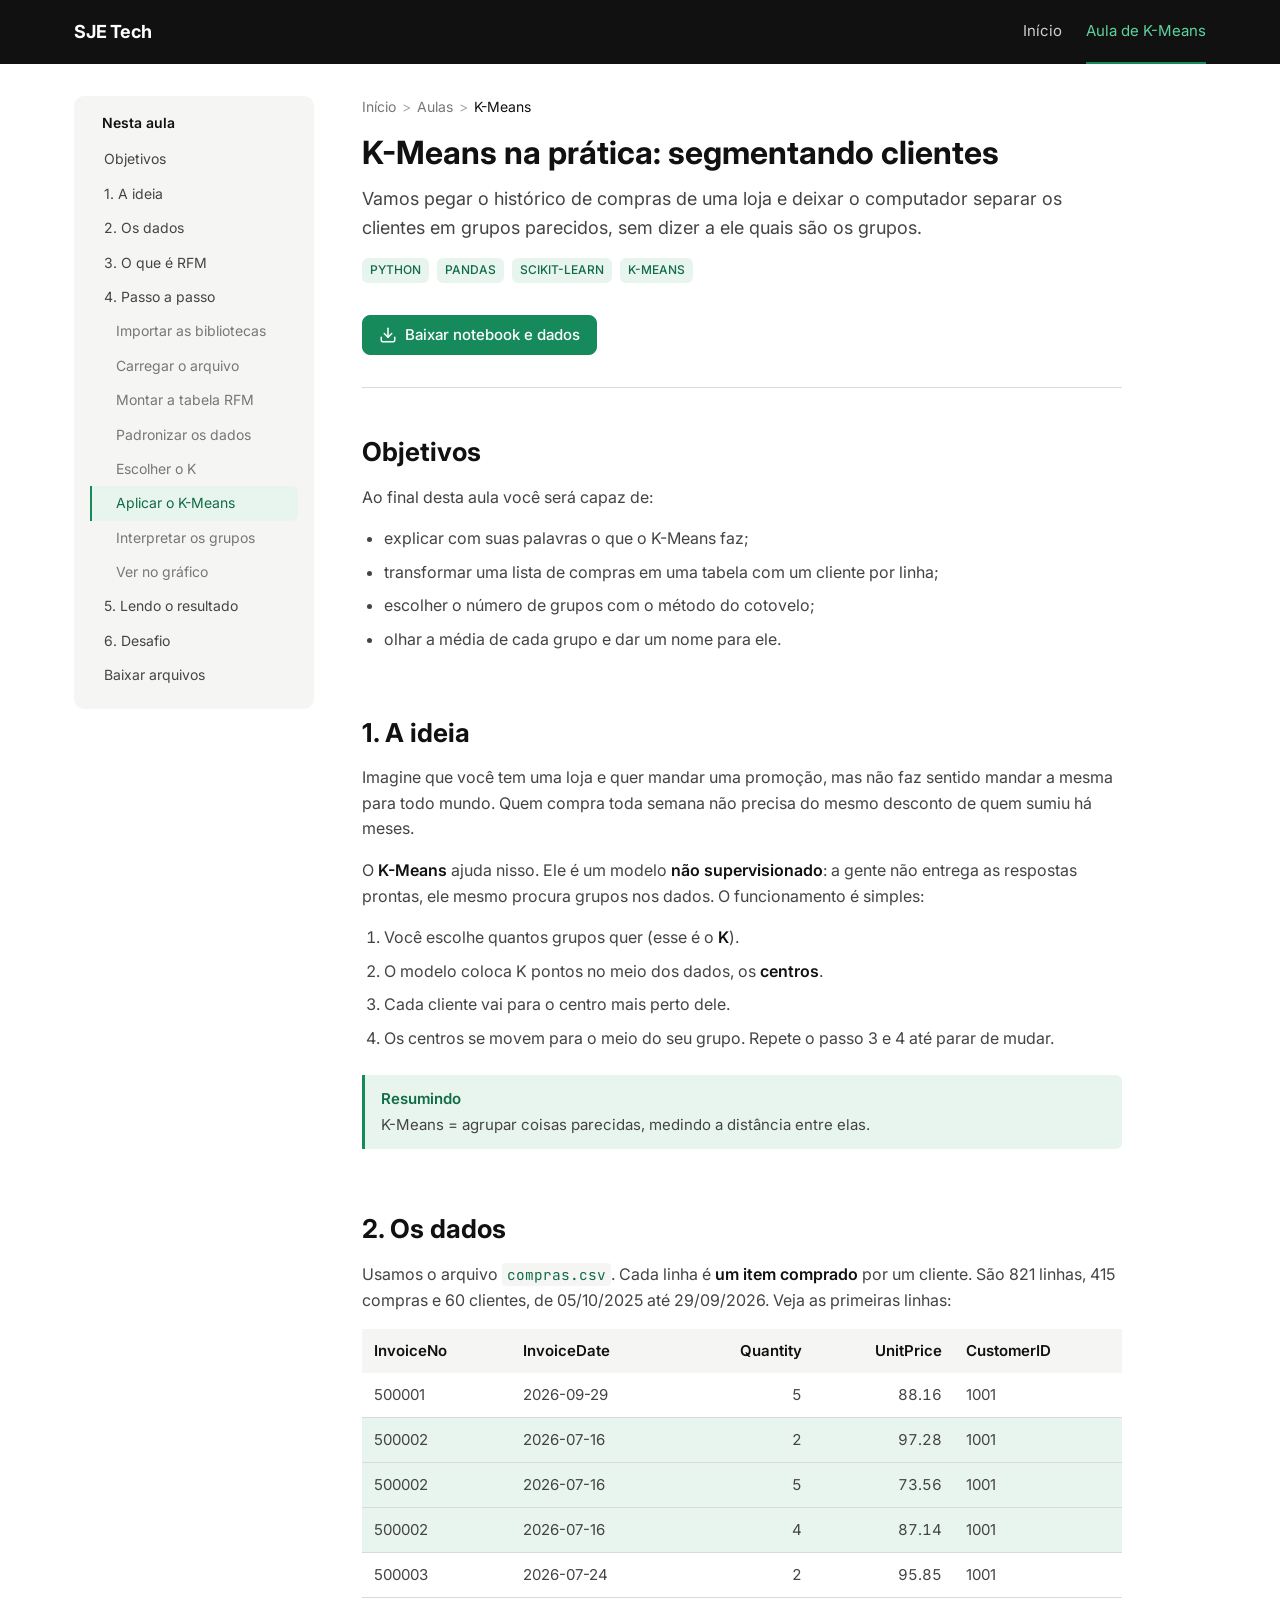
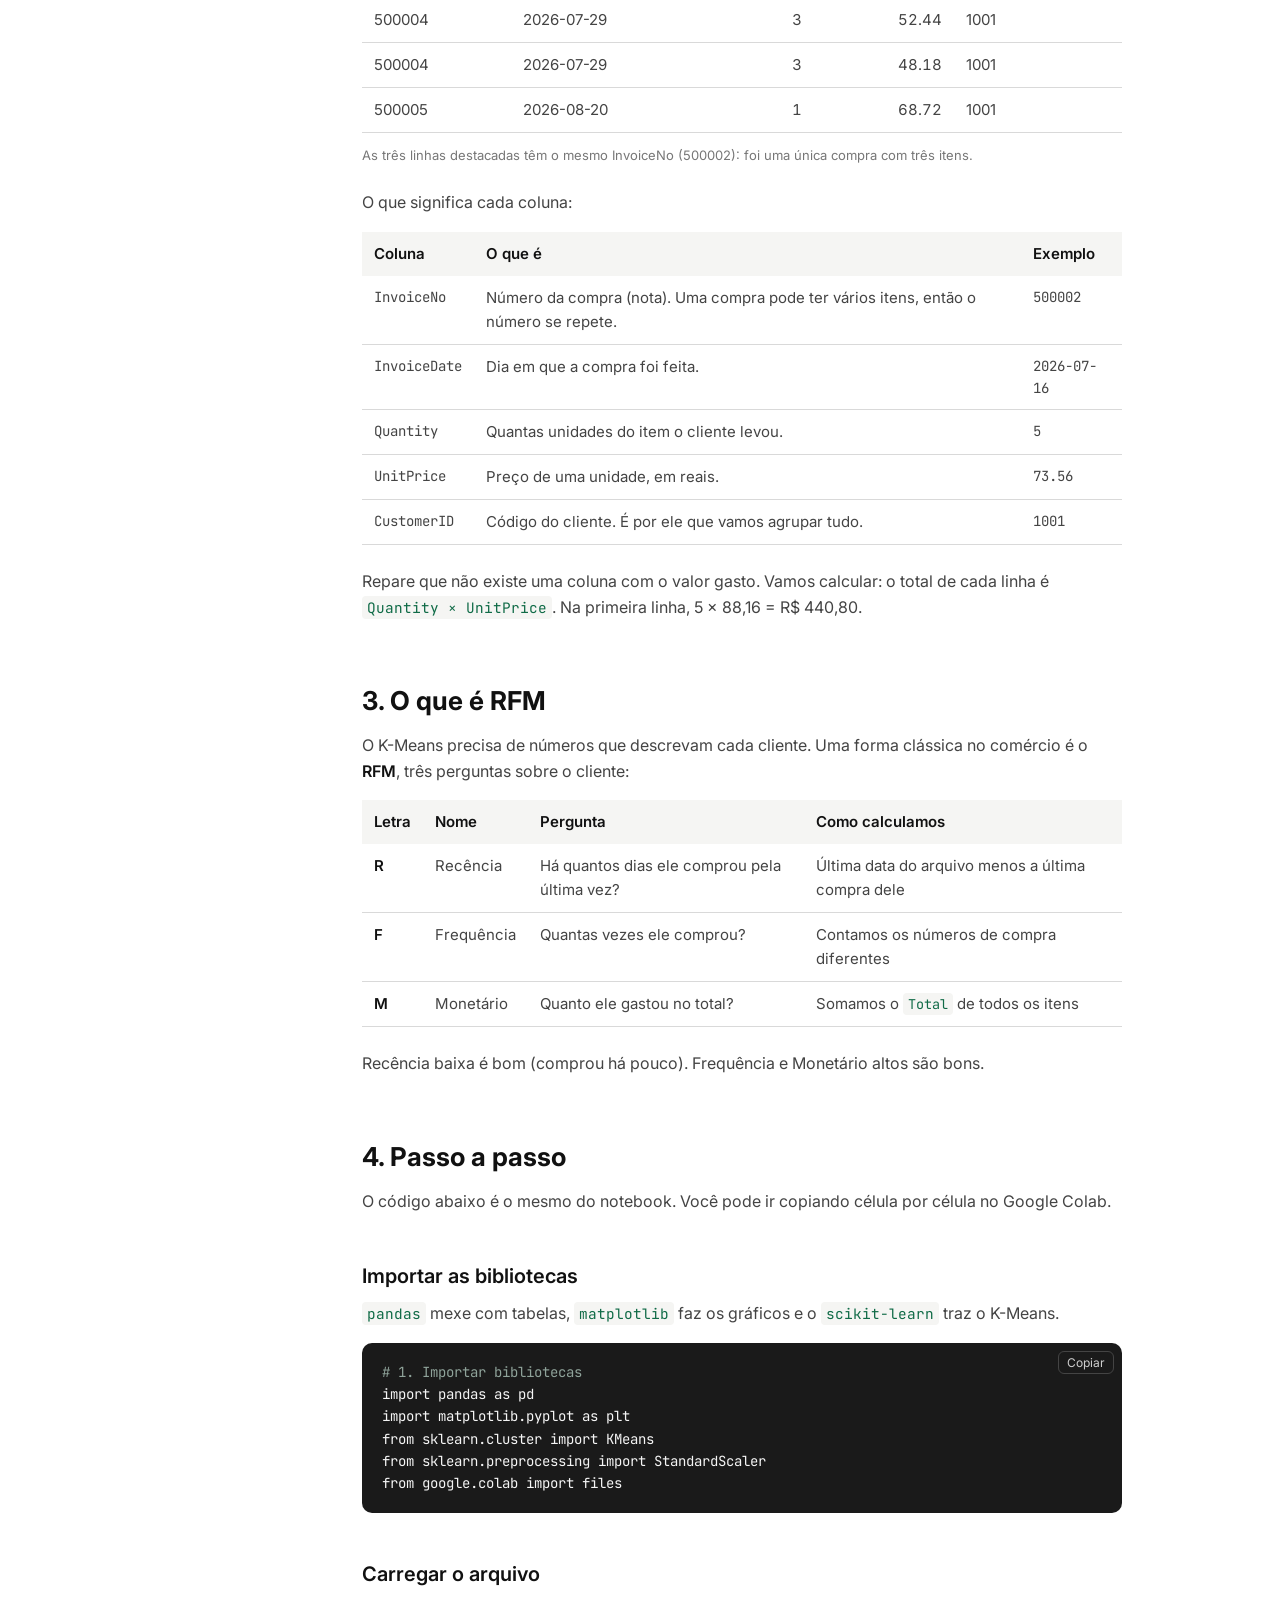
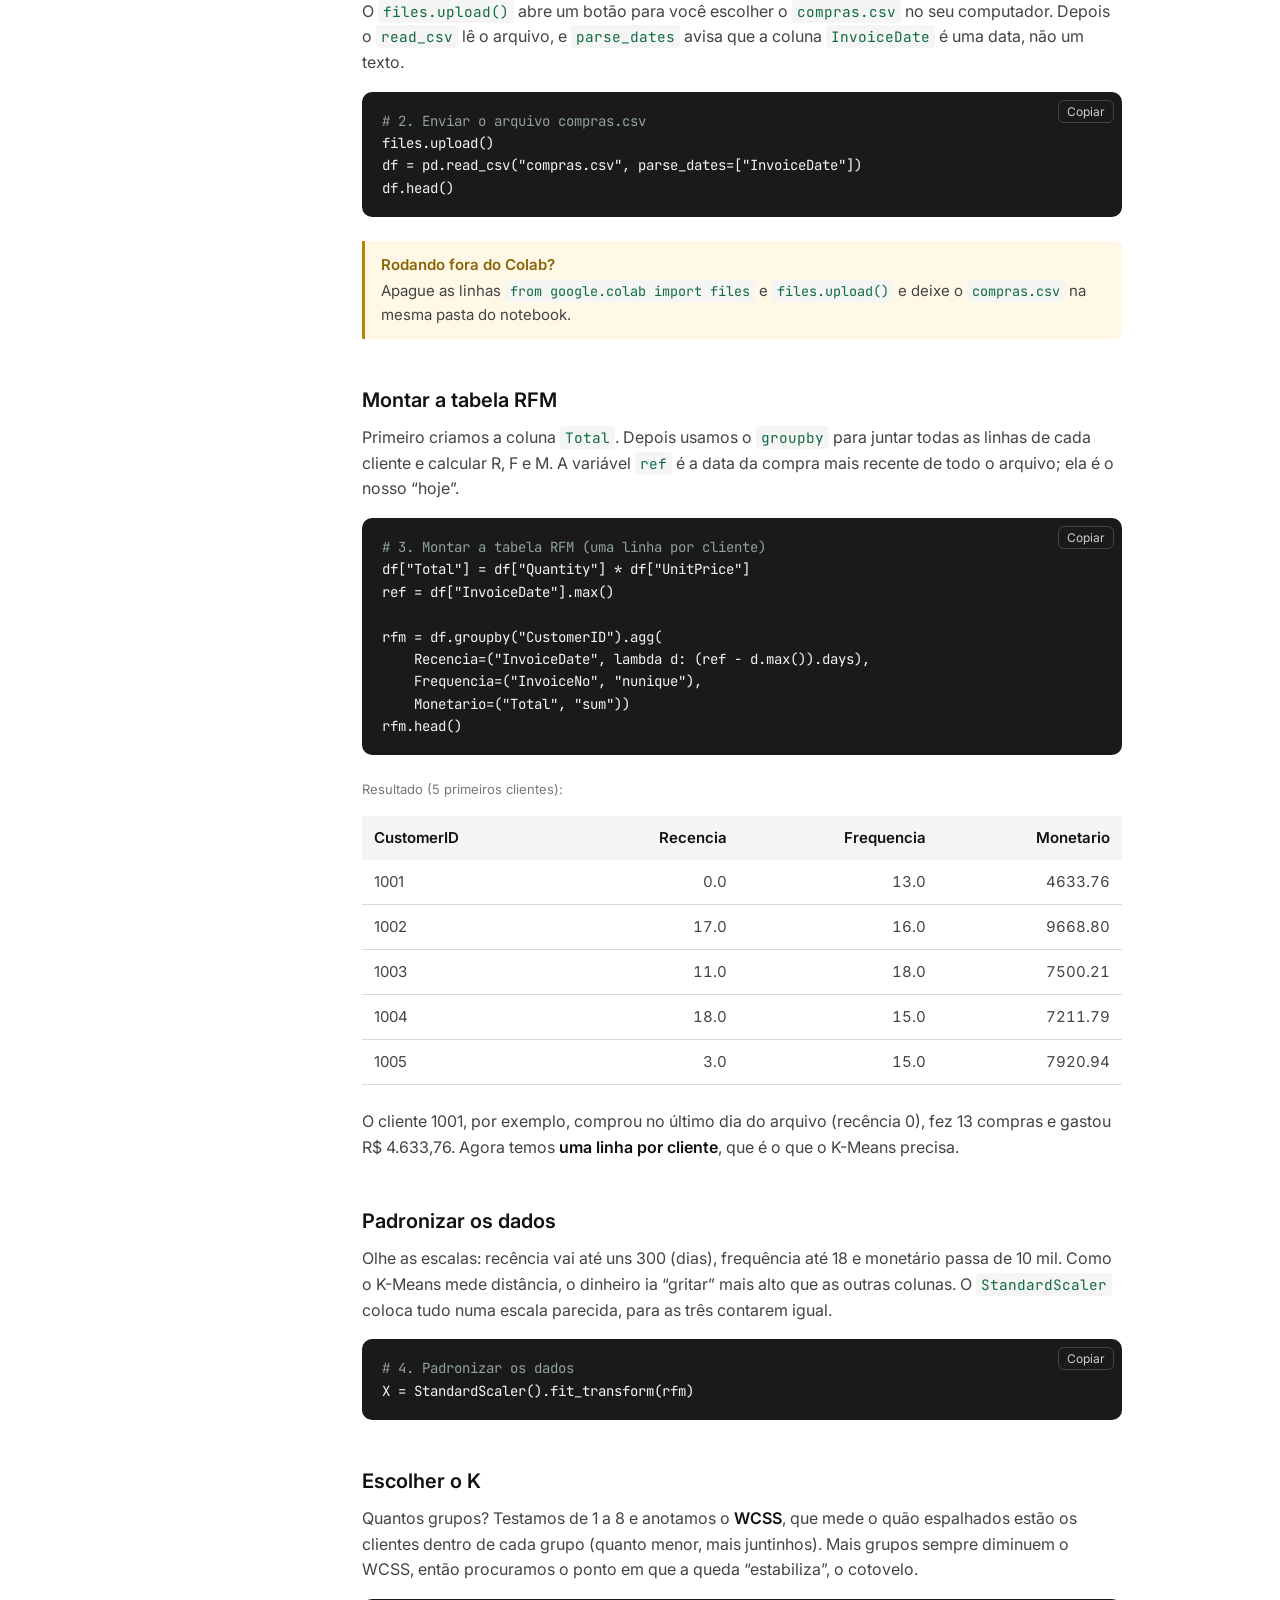
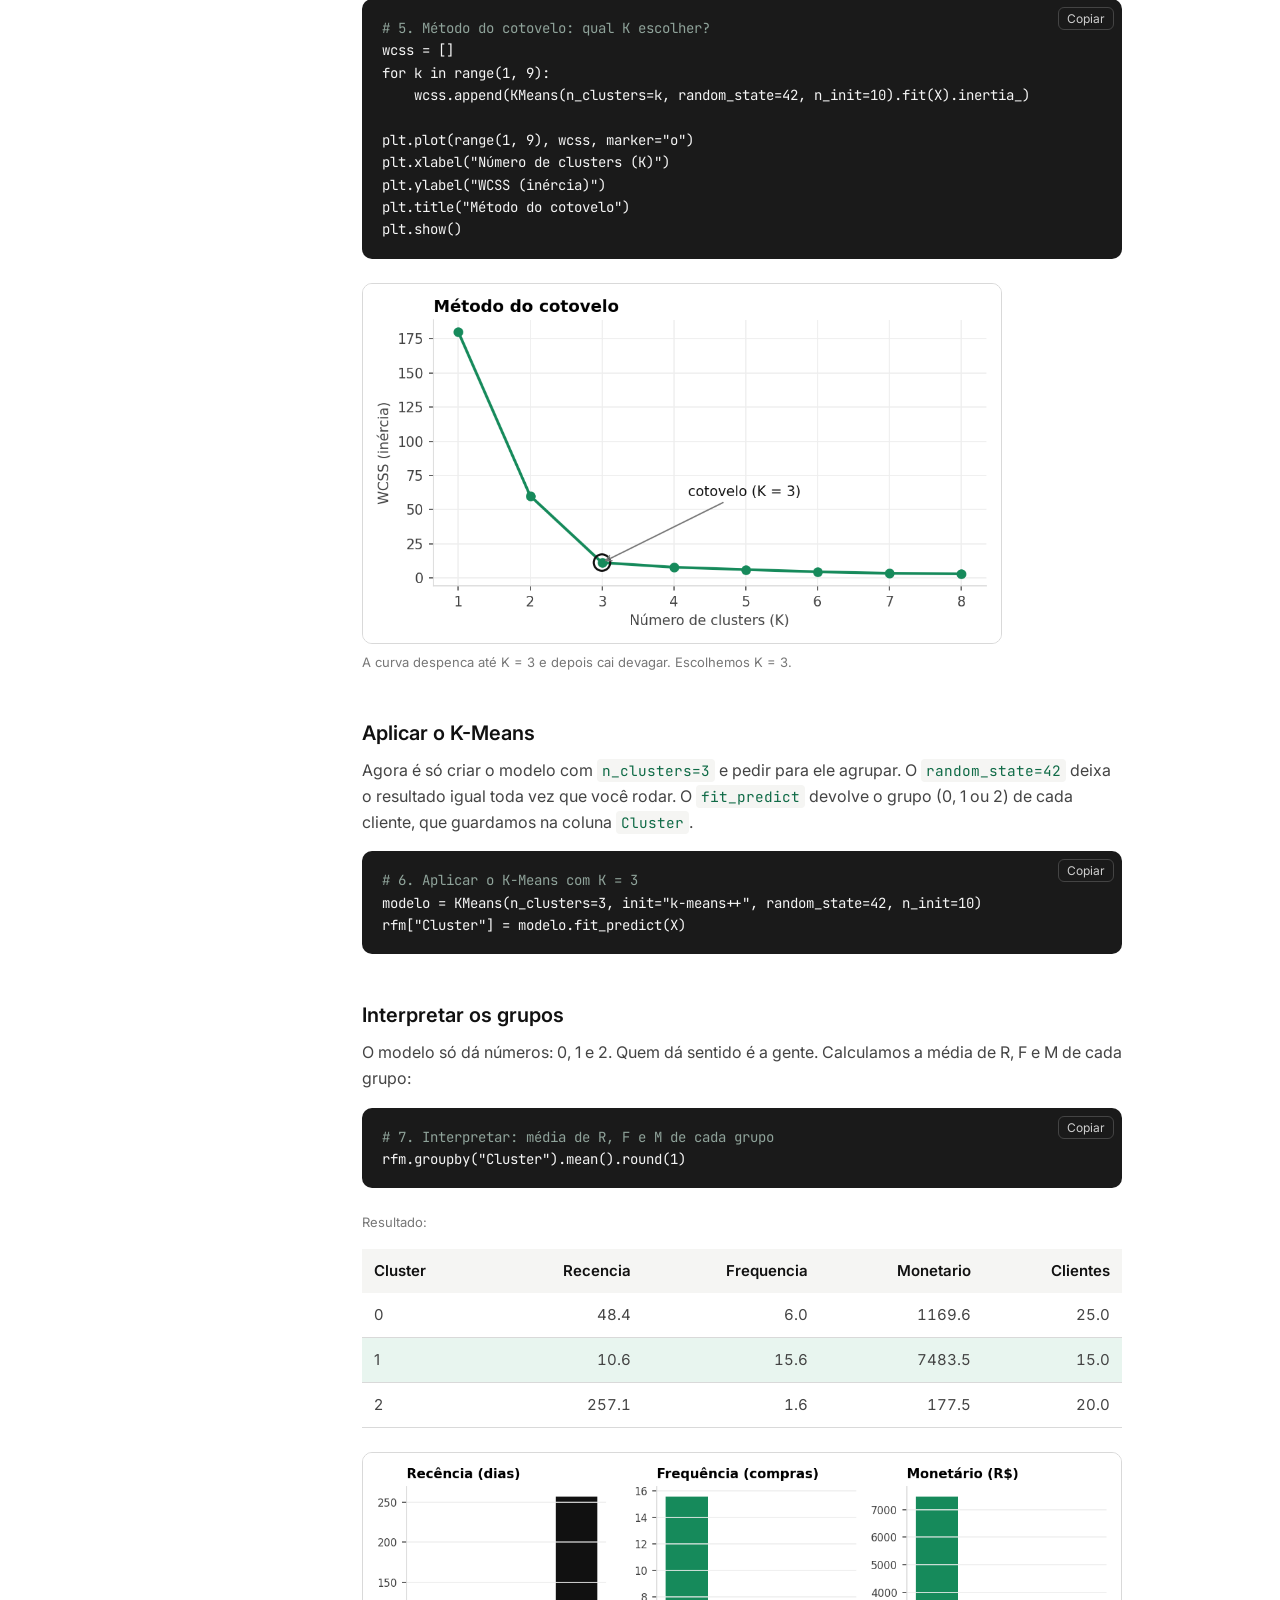
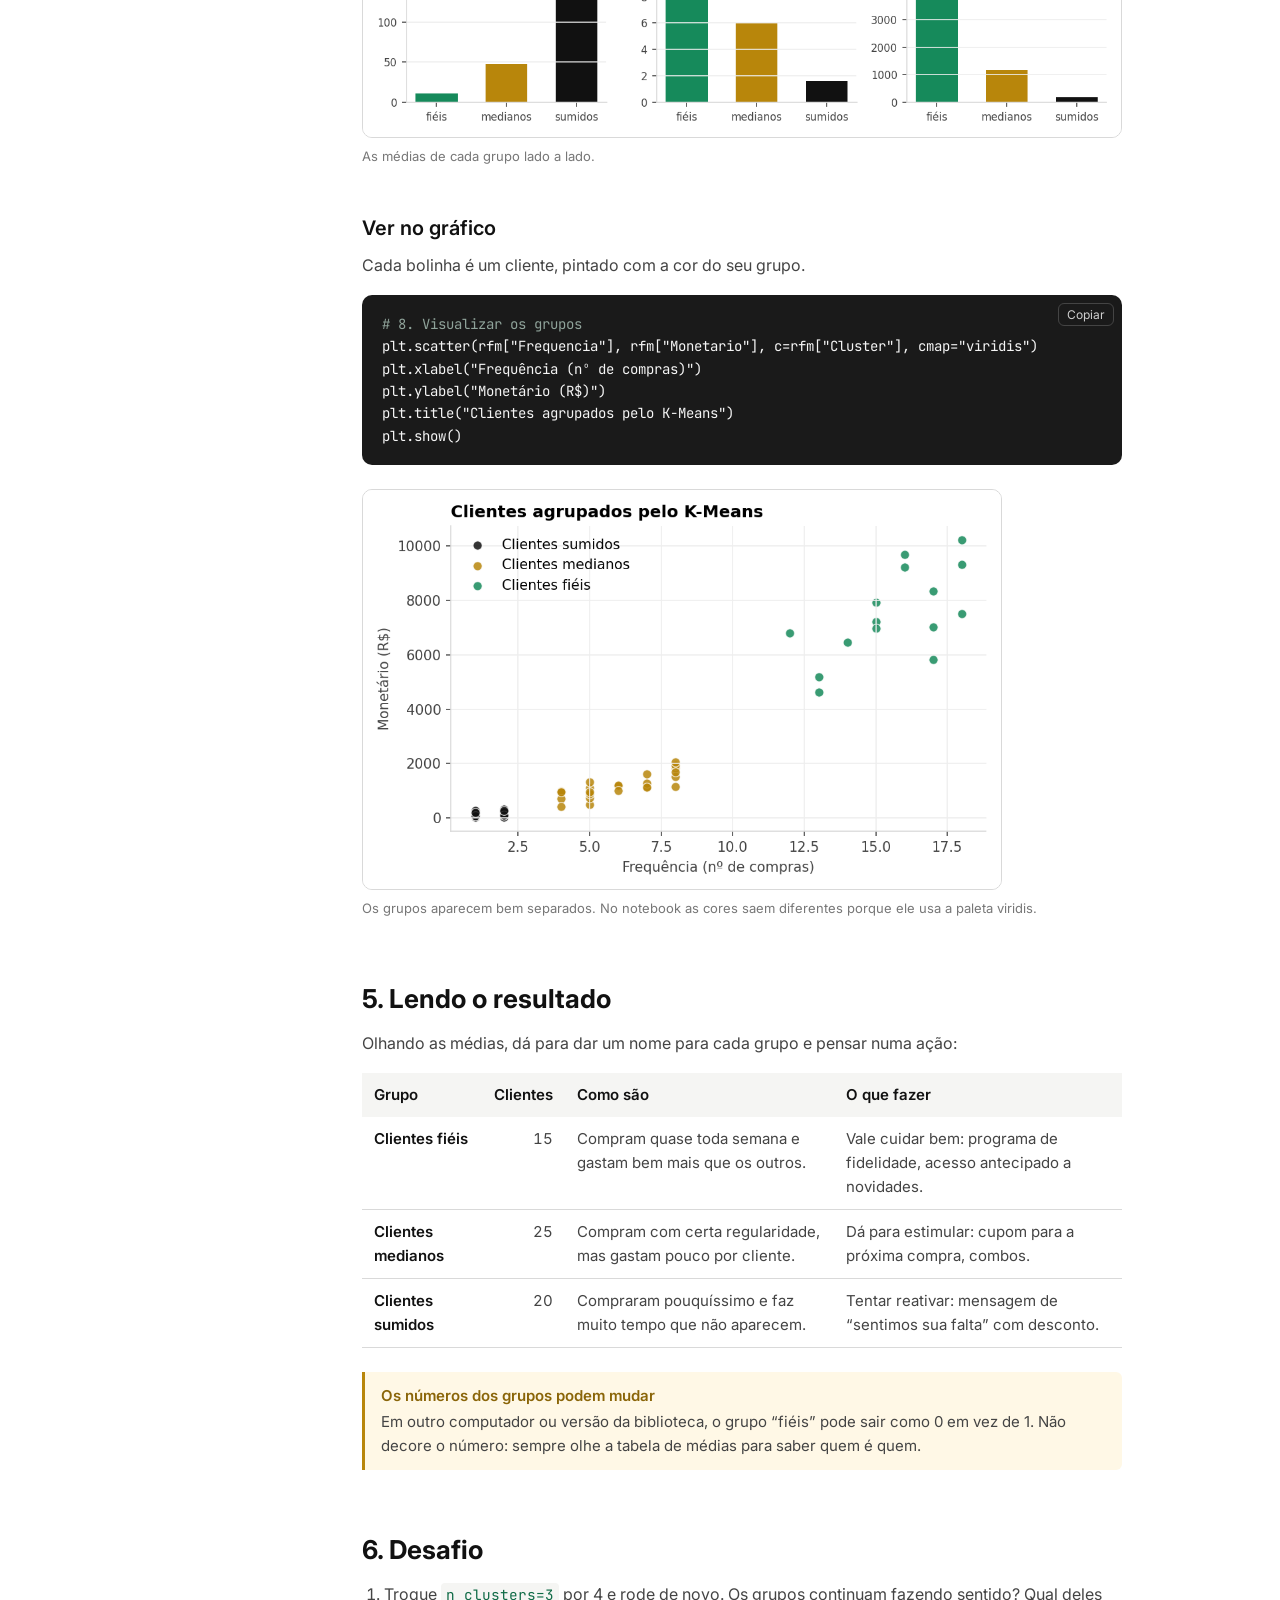
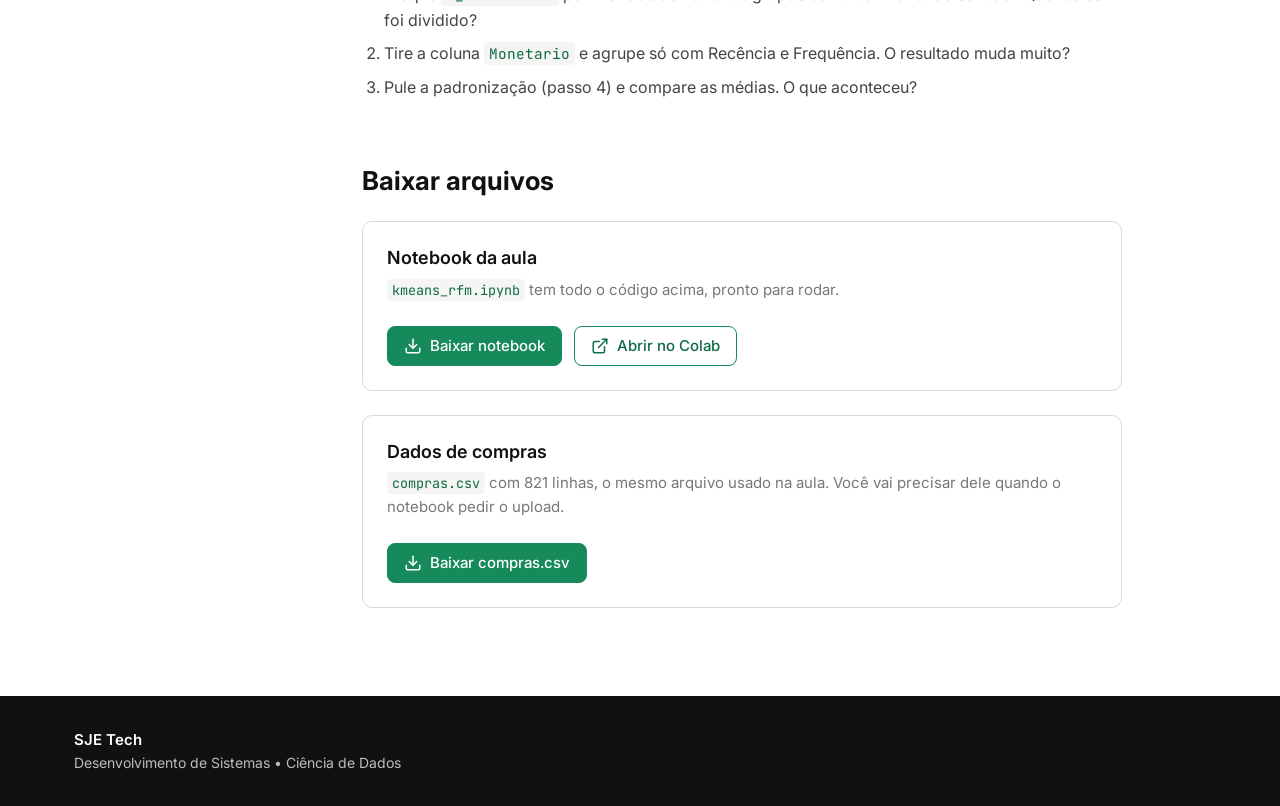
==== aulas/kmeans-rfm.html @ 977632fe "reset" ====
<!DOCTYPE html>
<html lang="pt-BR">
<head>
<meta charset="utf-8">
<meta name="viewport" content="width=device-width, initial-scale=1">
<title>K-Means na prática: segmentando clientes — SJE Tech</title>
<meta name="description" content="Aula de K-Means com código, explicações e arquivos para baixar.">
<link rel="preconnect" href="https://fonts.googleapis.com">
<link rel="preconnect" href="https://fonts.gstatic.com" crossorigin>
<link href="https://fonts.googleapis.com/css2?family=Inter:wght@400;500;600;700&family=JetBrains+Mono:wght@400&display=swap" rel="stylesheet">
<link rel="stylesheet" href="../css/style.css">
</head>
<body>
<header class="site-header">
  <div class="container">
    <a class="brand" href="../index.html">SJE Tech</a>
    <nav class="site-nav" aria-label="Principal">
      <a href="../index.html">Início</a>
      <a href="../aulas/kmeans-rfm.html" aria-current="page">Aula de K-Means</a>
    </nav>
  </div>
</header>

<main class="container">
<div class="lesson-layout">

<aside class="sidebar" aria-label="Nesta aula">
  <p class="title">Nesta aula</p>
  <ul>
    <li><a href="#objetivos">Objetivos</a></li>
    <li><a href="#ideia">1. A ideia</a></li>
    <li><a href="#dados">2. Os dados</a></li>
    <li><a href="#rfm-conceito">3. O que é RFM</a></li>
    <li><a href="#codigo">4. Passo a passo</a></li>
    <li><a class="sub" href="#importar">Importar as bibliotecas</a></li><li><a class="sub" href="#carregar">Carregar o arquivo</a></li><li><a class="sub" href="#rfm">Montar a tabela RFM</a></li><li><a class="sub" href="#padronizar">Padronizar os dados</a></li><li><a class="sub" href="#cotovelo">Escolher o K</a></li><li><a class="sub" href="#aplicar">Aplicar o K-Means</a></li><li><a class="sub" href="#interpretar">Interpretar os grupos</a></li><li><a class="sub" href="#visualizar">Ver no gráfico</a></li>
    <li><a href="#resultado">5. Lendo o resultado</a></li>
    <li><a href="#desafio">6. Desafio</a></li>
    <li><a href="#baixar">Baixar arquivos</a></li>
  </ul>
</aside>
<article class="lesson">

<nav class="breadcrumb" aria-label="Você está em">
  <a href="../index.html">Início</a><span class="sep">&gt;</span><a href="../index.html">Aulas</a><span class="sep">&gt;</span><span class="current">K-Means</span>
</nav>

<h1>K-Means na prática: segmentando clientes</h1>
<p class="lead">Vamos pegar o histórico de compras de uma loja e deixar o computador separar os clientes em grupos parecidos, sem dizer a ele quais são os grupos.</p>
<ul class="tags"><li class="tag">PYTHON</li><li class="tag">PANDAS</li><li class="tag">SCIKIT-LEARN</li><li class="tag">K-MEANS</li></ul>
<div class="btn-row">
  <a class="btn btn-primary" href="#baixar"><svg viewBox="0 0 24 24" fill="none" stroke="currentColor" stroke-width="2" stroke-linecap="round" stroke-linejoin="round" aria-hidden="true"><path d="M21 15v4a2 2 0 0 1-2 2H5a2 2 0 0 1-2-2v-4"/><polyline points="7 10 12 15 17 10"/><line x1="12" y1="15" x2="12" y2="3"/></svg>Baixar notebook e dados</a>
</div>

<hr class="divider">

<h2 id="objetivos">Objetivos</h2>
<p>Ao final desta aula você será capaz de:</p>
<ul>
  <li>explicar com suas palavras o que o K-Means faz;</li>
  <li>transformar uma lista de compras em uma tabela com um cliente por linha;</li>
  <li>escolher o número de grupos com o método do cotovelo;</li>
  <li>olhar a média de cada grupo e dar um nome para ele.</li>
</ul>

<h2 id="ideia">1. A ideia</h2>
<p>Imagine que você tem uma loja e quer mandar uma promoção, mas não faz sentido mandar a mesma para todo mundo. Quem compra toda semana não precisa do mesmo desconto de quem sumiu há meses.</p>
<p>O <strong>K-Means</strong> ajuda nisso. Ele é um modelo <strong>não supervisionado</strong>: a gente não entrega as respostas prontas, ele mesmo procura grupos nos dados. O funcionamento é simples:</p>
<ol>
  <li>Você escolhe quantos grupos quer (esse é o <strong>K</strong>).</li>
  <li>O modelo coloca K pontos no meio dos dados, os <strong>centros</strong>.</li>
  <li>Cada cliente vai para o centro mais perto dele.</li>
  <li>Os centros se movem para o meio do seu grupo. Repete o passo 3 e 4 até parar de mudar.</li>
</ol>
<div class="note">
  <span class="label">Resumindo</span>
  <p>K-Means = agrupar coisas parecidas, medindo a distância entre elas.</p>
</div>

<h2 id="dados">2. Os dados</h2>
<p>Usamos o arquivo <code>compras.csv</code>. Cada linha é <strong>um item comprado</strong> por um cliente. São 821 linhas, 415 compras e 60 clientes, de 05/10/2025 até 29/09/2026. Veja as primeiras linhas:</p>
<div class="table-wrap"><table><thead><tr><th class="">InvoiceNo</th><th class="">InvoiceDate</th><th class="num">Quantity</th><th class="num">UnitPrice</th><th class="">CustomerID</th></tr></thead><tbody><tr><td class="">500001</td><td class="">2026-09-29</td><td class="num">5</td><td class="num">88.16</td><td class="">1001</td></tr><tr class="hl"><td class="">500002</td><td class="">2026-07-16</td><td class="num">2</td><td class="num">97.28</td><td class="">1001</td></tr><tr class="hl"><td class="">500002</td><td class="">2026-07-16</td><td class="num">5</td><td class="num">73.56</td><td class="">1001</td></tr><tr class="hl"><td class="">500002</td><td class="">2026-07-16</td><td class="num">4</td><td class="num">87.14</td><td class="">1001</td></tr><tr><td class="">500003</td><td class="">2026-07-24</td><td class="num">2</td><td class="num">95.85</td><td class="">1001</td></tr><tr><td class="">500004</td><td class="">2026-07-29</td><td class="num">3</td><td class="num">52.44</td><td class="">1001</td></tr><tr><td class="">500004</td><td class="">2026-07-29</td><td class="num">3</td><td class="num">48.18</td><td class="">1001</td></tr><tr><td class="">500005</td><td class="">2026-08-20</td><td class="num">1</td><td class="num">68.72</td><td class="">1001</td></tr></tbody></table></div>
<p class="caption">As três linhas destacadas têm o mesmo InvoiceNo (500002): foi uma única compra com três itens.</p>

<p>O que significa cada coluna:</p>

<div class="table-wrap"><table>
<thead><tr><th>Coluna</th><th>O que é</th><th>Exemplo</th></tr></thead>
<tbody>
<tr><td class="mono-cell">InvoiceNo</td><td>Número da compra (nota). Uma compra pode ter vários itens, então o número se repete.</td><td class="mono-cell">500002</td></tr>
<tr><td class="mono-cell">InvoiceDate</td><td>Dia em que a compra foi feita.</td><td class="mono-cell">2026-07-16</td></tr>
<tr><td class="mono-cell">Quantity</td><td>Quantas unidades do item o cliente levou.</td><td class="mono-cell">5</td></tr>
<tr><td class="mono-cell">UnitPrice</td><td>Preço de uma unidade, em reais.</td><td class="mono-cell">73.56</td></tr>
<tr><td class="mono-cell">CustomerID</td><td>Código do cliente. É por ele que vamos agrupar tudo.</td><td class="mono-cell">1001</td></tr>
</tbody></table></div>

<p>Repare que não existe uma coluna com o valor gasto. Vamos calcular: o total de cada linha é <code>Quantity × UnitPrice</code>. Na primeira linha, 5 × 88,16 = R$ 440,80.</p>

<h2 id="rfm-conceito">3. O que é RFM</h2>
<p>O K-Means precisa de números que descrevam cada cliente. Uma forma clássica no comércio é o <strong>RFM</strong>, três perguntas sobre o cliente:</p>
<div class="table-wrap"><table>
<thead><tr><th>Letra</th><th>Nome</th><th>Pergunta</th><th>Como calculamos</th></tr></thead>
<tbody>
<tr><td><strong>R</strong></td><td>Recência</td><td>Há quantos dias ele comprou pela última vez?</td><td>Última data do arquivo menos a última compra dele</td></tr>
<tr><td><strong>F</strong></td><td>Frequência</td><td>Quantas vezes ele comprou?</td><td>Contamos os números de compra diferentes</td></tr>
<tr><td><strong>M</strong></td><td>Monetário</td><td>Quanto ele gastou no total?</td><td>Somamos o <code>Total</code> de todos os itens</td></tr>
</tbody></table></div>
<p>Recência baixa é bom (comprou há pouco). Frequência e Monetário altos são bons.</p>

<h2 id="codigo">4. Passo a passo</h2>
<p>O código abaixo é o mesmo do notebook. Você pode ir copiando célula por célula no Google Colab.</p>

<h3 id="importar">Importar as bibliotecas</h3>
<p><code>pandas</code> mexe com tabelas, <code>matplotlib</code> faz os gráficos e o <code>scikit-learn</code> traz o K-Means.</p>
<pre><code><span class="c"># 1. Importar bibliotecas</span>
import pandas as pd
import matplotlib.pyplot as plt
from sklearn.cluster import KMeans
from sklearn.preprocessing import StandardScaler
from google.colab import files</code></pre>

<h3 id="carregar">Carregar o arquivo</h3>
<p>O <code>files.upload()</code> abre um botão para você escolher o <code>compras.csv</code> no seu computador. Depois o <code>read_csv</code> lê o arquivo, e <code>parse_dates</code> avisa que a coluna <code>InvoiceDate</code> é uma data, não um texto.</p>
<pre><code><span class="c"># 2. Enviar o arquivo compras.csv</span>
files.upload()
df = pd.read_csv(&quot;compras.csv&quot;, parse_dates=[&quot;InvoiceDate&quot;])
df.head()</code></pre>
<div class="note warn">
  <span class="label">Rodando fora do Colab?</span>
  <p>Apague as linhas <code>from google.colab import files</code> e <code>files.upload()</code> e deixe o <code>compras.csv</code> na mesma pasta do notebook.</p>
</div>

<h3 id="rfm">Montar a tabela RFM</h3>
<p>Primeiro criamos a coluna <code>Total</code>. Depois usamos o <code>groupby</code> para juntar todas as linhas de cada cliente e calcular R, F e M. A variável <code>ref</code> é a data da compra mais recente de todo o arquivo; ela é o nosso “hoje”.</p>
<pre><code><span class="c"># 3. Montar a tabela RFM (uma linha por cliente)</span>
df[&quot;Total&quot;] = df[&quot;Quantity&quot;] * df[&quot;UnitPrice&quot;]
ref = df[&quot;InvoiceDate&quot;].max()

rfm = df.groupby(&quot;CustomerID&quot;).agg(
    Recencia=(&quot;InvoiceDate&quot;, lambda d: (ref - d.max()).days),
    Frequencia=(&quot;InvoiceNo&quot;, &quot;nunique&quot;),
    Monetario=(&quot;Total&quot;, &quot;sum&quot;))
rfm.head()</code></pre>
<p class="output-label">Resultado (5 primeiros clientes):</p>
<div class="table-wrap"><table><thead><tr><th class="">CustomerID</th><th class="num">Recencia</th><th class="num">Frequencia</th><th class="num">Monetario</th></tr></thead><tbody><tr><td class="">1001</td><td class="num">0.0</td><td class="num">13.0</td><td class="num">4633.76</td></tr><tr><td class="">1002</td><td class="num">17.0</td><td class="num">16.0</td><td class="num">9668.80</td></tr><tr><td class="">1003</td><td class="num">11.0</td><td class="num">18.0</td><td class="num">7500.21</td></tr><tr><td class="">1004</td><td class="num">18.0</td><td class="num">15.0</td><td class="num">7211.79</td></tr><tr><td class="">1005</td><td class="num">3.0</td><td class="num">15.0</td><td class="num">7920.94</td></tr></tbody></table></div>
<p>O cliente 1001, por exemplo, comprou no último dia do arquivo (recência 0), fez 13 compras e gastou R$ 4.633,76. Agora temos <strong>uma linha por cliente</strong>, que é o que o K-Means precisa.</p>

<h3 id="padronizar">Padronizar os dados</h3>
<p>Olhe as escalas: recência vai até uns 300 (dias), frequência até 18 e monetário passa de 10 mil. Como o K-Means mede distância, o dinheiro ia “gritar” mais alto que as outras colunas. O <code>StandardScaler</code> coloca tudo numa escala parecida, para as três contarem igual.</p>
<pre><code><span class="c"># 4. Padronizar os dados</span>
X = StandardScaler().fit_transform(rfm)</code></pre>

<h3 id="cotovelo">Escolher o K</h3>
<p>Quantos grupos? Testamos de 1 a 8 e anotamos o <strong>WCSS</strong>, que mede o quão espalhados estão os clientes dentro de cada grupo (quanto menor, mais juntinhos). Mais grupos sempre diminuem o WCSS, então procuramos o ponto em que a queda “estabiliza”, o cotovelo.</p>
<pre><code><span class="c"># 5. Método do cotovelo: qual K escolher?</span>
wcss = []
for k in range(1, 9):
    wcss.append(KMeans(n_clusters=k, random_state=42, n_init=10).fit(X).inertia_)

plt.plot(range(1, 9), wcss, marker=&quot;o&quot;)
plt.xlabel(&quot;Número de clusters (K)&quot;)
plt.ylabel(&quot;WCSS (inércia)&quot;)
plt.title(&quot;Método do cotovelo&quot;)
plt.show()</code></pre>
<figure>
  <img src="../assets/img/cotovelo.png" alt="Gráfico do método do cotovelo: a curva cai rápido até K = 3 e depois quase estabiliza" width="640" height="360" loading="lazy">
  <figcaption>A curva despenca até K = 3 e depois cai devagar. Escolhemos K = 3.</figcaption>
</figure>

<h3 id="aplicar">Aplicar o K-Means</h3>
<p>Agora é só criar o modelo com <code>n_clusters=3</code> e pedir para ele agrupar. O <code>random_state=42</code> deixa o resultado igual toda vez que você rodar. O <code>fit_predict</code> devolve o grupo (0, 1 ou 2) de cada cliente, que guardamos na coluna <code>Cluster</code>.</p>
<pre><code><span class="c"># 6. Aplicar o K-Means com K = 3</span>
modelo = KMeans(n_clusters=3, init=&quot;k-means++&quot;, random_state=42, n_init=10)
rfm[&quot;Cluster&quot;] = modelo.fit_predict(X)</code></pre>

<h3 id="interpretar">Interpretar os grupos</h3>
<p>O modelo só dá números: 0, 1 e 2. Quem dá sentido é a gente. Calculamos a média de R, F e M de cada grupo:</p>
<pre><code><span class="c"># 7. Interpretar: média de R, F e M de cada grupo</span>
rfm.groupby(&quot;Cluster&quot;).mean().round(1)</code></pre>
<p class="output-label">Resultado:</p>
<div class="table-wrap"><table><thead><tr><th class="">Cluster</th><th class="num">Recencia</th><th class="num">Frequencia</th><th class="num">Monetario</th><th class="num">Clientes</th></tr></thead><tbody><tr><td class="">0</td><td class="num">48.4</td><td class="num">6.0</td><td class="num">1169.6</td><td class="num">25.0</td></tr><tr class="hl"><td class="">1</td><td class="num">10.6</td><td class="num">15.6</td><td class="num">7483.5</td><td class="num">15.0</td></tr><tr><td class="">2</td><td class="num">257.1</td><td class="num">1.6</td><td class="num">177.5</td><td class="num">20.0</td></tr></tbody></table></div>
<figure>
  <img src="../assets/img/medias.png" alt="Três gráficos de barras comparando recência, frequência e valor gasto dos três grupos" width="800" height="300" loading="lazy">
  <figcaption>As médias de cada grupo lado a lado.</figcaption>
</figure>

<h3 id="visualizar">Ver no gráfico</h3>
<p>Cada bolinha é um cliente, pintado com a cor do seu grupo.</p>
<pre><code><span class="c"># 8. Visualizar os grupos</span>
plt.scatter(rfm[&quot;Frequencia&quot;], rfm[&quot;Monetario&quot;], c=rfm[&quot;Cluster&quot;], cmap=&quot;viridis&quot;)
plt.xlabel(&quot;Frequência (nº de compras)&quot;)
plt.ylabel(&quot;Monetário (R$)&quot;)
plt.title(&quot;Clientes agrupados pelo K-Means&quot;)
plt.show()</code></pre>
<figure>
  <img src="../assets/img/grupos.png" alt="Gráfico de dispersão com frequência no eixo x e valor gasto no eixo y, mostrando três grupos separados" width="640" height="400" loading="lazy">
  <figcaption>Os grupos aparecem bem separados. No notebook as cores saem diferentes porque ele usa a paleta viridis.</figcaption>
</figure>

<h2 id="resultado">5. Lendo o resultado</h2>
<p>Olhando as médias, dá para dar um nome para cada grupo e pensar numa ação:</p>
<div class="table-wrap"><table><thead><tr><th>Grupo</th><th class="num">Clientes</th><th>Como são</th><th>O que fazer</th></tr></thead><tbody><tr><td><strong>Clientes fiéis</strong></td><td class="num">15</td><td>Compram quase toda semana e gastam bem mais que os outros.</td><td>Vale cuidar bem: programa de fidelidade, acesso antecipado a novidades.</td></tr><tr><td><strong>Clientes medianos</strong></td><td class="num">25</td><td>Compram com certa regularidade, mas gastam pouco por cliente.</td><td>Dá para estimular: cupom para a próxima compra, combos.</td></tr><tr><td><strong>Clientes sumidos</strong></td><td class="num">20</td><td>Compraram pouquíssimo e faz muito tempo que não aparecem.</td><td>Tentar reativar: mensagem de “sentimos sua falta” com desconto.</td></tr></tbody></table></div>
<div class="note warn">
  <span class="label">Os números dos grupos podem mudar</span>
  <p>Em outro computador ou versão da biblioteca, o grupo “fiéis” pode sair como 0 em vez de 1. Não decore o número: sempre olhe a tabela de médias para saber quem é quem.</p>
</div>

<h2 id="desafio">6. Desafio</h2>
<ol>
  <li>Troque <code>n_clusters=3</code> por 4 e rode de novo. Os grupos continuam fazendo sentido? Qual deles foi dividido?</li>
  <li>Tire a coluna <code>Monetario</code> e agrupe só com Recência e Frequência. O resultado muda muito?</li>
  <li>Pule a padronização (passo 4) e compare as médias. O que aconteceu?</li>
</ol>

<h2 id="baixar">Baixar arquivos</h2>
<div class="download-box">
  <h3>Notebook da aula</h3>
  <p><code>kmeans_rfm.ipynb</code> tem todo o código acima, pronto para rodar.</p>
  <div class="btn-row">
    <a class="btn btn-primary" href="../downloads/kmeans_rfm.ipynb" download><svg viewBox="0 0 24 24" fill="none" stroke="currentColor" stroke-width="2" stroke-linecap="round" stroke-linejoin="round" aria-hidden="true"><path d="M21 15v4a2 2 0 0 1-2 2H5a2 2 0 0 1-2-2v-4"/><polyline points="7 10 12 15 17 10"/><line x1="12" y1="15" x2="12" y2="3"/></svg>Baixar notebook</a>
    <a class="btn btn-secondary" href="https://colab.research.google.com/github/LuccasAlencar/aulas-ml/blob/main/downloads/kmeans_rfm.ipynb" target="_blank" rel="noopener"><svg viewBox="0 0 24 24" fill="none" stroke="currentColor" stroke-width="2" stroke-linecap="round" stroke-linejoin="round" aria-hidden="true"><path d="M18 13v6a2 2 0 0 1-2 2H5a2 2 0 0 1-2-2V8a2 2 0 0 1 2-2h6"/><polyline points="15 3 21 3 21 9"/><line x1="10" y1="14" x2="21" y2="3"/></svg>Abrir no Colab</a>
  </div>
</div>
<div class="download-box">
  <h3>Dados de compras</h3>
  <p><code>compras.csv</code> com 821 linhas, o mesmo arquivo usado na aula. Você vai precisar dele quando o notebook pedir o upload.</p>
  <div class="btn-row">
    <a class="btn btn-primary" href="../downloads/compras.csv" download><svg viewBox="0 0 24 24" fill="none" stroke="currentColor" stroke-width="2" stroke-linecap="round" stroke-linejoin="round" aria-hidden="true"><path d="M21 15v4a2 2 0 0 1-2 2H5a2 2 0 0 1-2-2v-4"/><polyline points="7 10 12 15 17 10"/><line x1="12" y1="15" x2="12" y2="3"/></svg>Baixar compras.csv</a>
  </div>
</div>

</article>
</div>
</main>

<footer class="site-footer">
  <div class="container">
    <strong>SJE Tech</strong>
    Desenvolvimento de Sistemas • Ciência de Dados
  </div>
</footer>
<script src="../js/script.js"></script>
</body>
</html>
---- css/style.css ----
/* ==========================================================
   SJE Tech — Site de Aulas e Códigos
   Baseado no design-system.txt (v1.0)
   ========================================================== */

:root {
  --green: #168A5B;
  --green-dark: #106B47;
  --green-light: #E8F5EF;

  --black: #111111;
  --gray-900: #1A1A1A;
  --gray-700: #444444;
  --gray-500: #777777;
  --gray-300: #D9D9D9;
  --gray-100: #F5F5F3;
  --white: #FFFFFF;

  --radius-sm: 6px;
  --radius-md: 10px;
  --radius-lg: 14px;

  --shadow-sm: 0 1px 3px rgba(0, 0, 0, .06);
  --shadow-md: 0 4px 14px rgba(0, 0, 0, .08);

  --content-width: 1180px;

  --space-1: 4px;
  --space-2: 8px;
  --space-3: 12px;
  --space-4: 16px;
  --space-5: 24px;
  --space-6: 32px;
  --space-7: 48px;
  --space-8: 64px;

  --font: "Inter", system-ui, -apple-system, BlinkMacSystemFont, "Segoe UI", sans-serif;
  --mono: "JetBrains Mono", "Fira Code", ui-monospace, Consolas, monospace;
}

/* ---------- Base ---------- */

*, *::before, *::after { box-sizing: border-box; }

html { scroll-behavior: smooth; scroll-padding-top: 88px; }

body {
  margin: 0;
  font-family: var(--font);
  font-size: 16px;
  line-height: 1.6;
  color: var(--gray-700);
  background: var(--white);
  -webkit-text-size-adjust: 100%;
}

img { max-width: 100%; height: auto; display: block; }

h1, h2, h3, h4 { color: var(--black); margin: 0; }
h1 { font-size: 32px; line-height: 1.2; font-weight: 700; }
h2 { font-size: 26px; line-height: 1.25; font-weight: 700; margin-top: var(--space-8); margin-bottom: var(--space-4); }
h3 { font-size: 20px; line-height: 1.3; font-weight: 600; margin-top: var(--space-7); margin-bottom: var(--space-3); }
h4 { font-size: 17px; line-height: 1.4; font-weight: 600; }

p { margin: 0 0 var(--space-4); }
ul, ol { margin: 0 0 var(--space-4); padding-left: 22px; }
li { margin-bottom: var(--space-2); }
strong { color: var(--black); font-weight: 600; }

a { color: var(--green); text-decoration: none; }
a:hover { color: var(--green-dark); }
.lesson p a, .lesson li a, .lesson td a { text-decoration: underline; text-decoration-color: var(--gray-300); text-underline-offset: 3px; }
.lesson p a:hover, .lesson li a:hover, .lesson td a:hover { text-decoration-color: var(--green-dark); }

:focus-visible { outline: 2px solid var(--green); outline-offset: 2px; border-radius: 4px; }

.container { max-width: var(--content-width); margin: 0 auto; padding: 0 var(--space-5); }

/* ---------- Header ---------- */

.site-header { background: var(--black); color: var(--white); }

.site-header .container {
  height: 64px;
  display: flex;
  align-items: center;
  justify-content: space-between;
  gap: var(--space-5);
}

.brand { color: var(--white); font-weight: 700; font-size: 18px; letter-spacing: -.01em; }
.brand:hover { color: var(--white); }

.site-nav { display: flex; gap: var(--space-5); height: 100%; }

.site-nav a {
  display: flex;
  align-items: center;
  height: 100%;
  color: #CFCFCF;
  font-size: 15px;
  border-bottom: 2px solid transparent;
}

.site-nav a:hover { color: var(--white); }
.site-nav a[aria-current="page"] { color: #5CD3A0; border-bottom-color: var(--green); }

/* ---------- Botões ---------- */

.btn {
  display: inline-flex;
  align-items: center;
  gap: var(--space-2);
  padding: 10px 16px;
  border-radius: 8px;
  font: 500 15px/1.2 var(--font);
  text-decoration: none !important;
  border: 1px solid var(--green);
  cursor: pointer;
  transition: background .15s, color .15s;
}

.btn svg { width: 18px; height: 18px; flex: none; }

.btn-primary { background: var(--green); color: var(--white); }
.btn-primary:hover { background: var(--green-dark); border-color: var(--green-dark); color: var(--white); }

.btn-secondary { background: var(--white); color: var(--green-dark); }
.btn-secondary:hover { background: var(--green-light); color: var(--green-dark); }

.btn-row { display: flex; flex-wrap: wrap; gap: var(--space-3); margin: var(--space-5) 0; }

.link-more { font-weight: 500; }

/* ---------- Tags ---------- */

.tags { display: flex; flex-wrap: wrap; gap: var(--space-2); margin: var(--space-4) 0 0; padding: 0; list-style: none; }

.tag {
  background: var(--green-light);
  color: var(--green-dark);
  font-size: 12px;
  line-height: 1.4;
  font-weight: 500;
  padding: 4px 8px;
  border-radius: var(--radius-sm);
}

/* ---------- Home ---------- */

.hero { padding: var(--space-8) 0 var(--space-7); border-bottom: 1px solid var(--gray-300); }
.hero h1 { font-size: 40px; margin-bottom: var(--space-4); }
.hero p { max-width: 62ch; font-size: 18px; color: var(--gray-700); }

.section { padding: var(--space-7) 0 var(--space-8); }
.section > .container > h2 { margin-top: 0; font-size: 22px; }

.cards { display: grid; grid-template-columns: repeat(auto-fill, minmax(300px, 1fr)); gap: var(--space-5); }

.card {
  display: flex;
  flex-direction: column;
  background: var(--white);
  border: 1px solid var(--gray-300);
  border-radius: var(--radius-md);
  padding: 20px;
  color: var(--gray-700);
  transition: border-color .15s, transform .15s, box-shadow .15s;
}

a.card:hover { border-color: var(--green); transform: translateY(-2px); box-shadow: var(--shadow-sm); color: var(--gray-700); }

.card .icon { width: 22px; height: 22px; color: var(--green); margin-bottom: var(--space-3); }
.card h3 { margin: 0 0 var(--space-2); font-size: 18px; }
.card p { font-size: 15px; color: var(--gray-500); margin-bottom: var(--space-4); }

.card-foot {
  margin-top: auto;
  display: flex;
  justify-content: space-between;
  align-items: center;
  font-size: 14px;
  color: var(--gray-500);
}

.card-foot svg { width: 18px; height: 18px; color: var(--green); }

.steps { display: grid; grid-template-columns: repeat(auto-fit, minmax(220px, 1fr)); gap: var(--space-5); margin-top: var(--space-5); }
.steps h4 { margin-bottom: var(--space-1); }
.steps p { font-size: 15px; color: var(--gray-500); margin: 0; }

/* ---------- Footer ---------- */

.site-footer { background: var(--black); color: #BDBDBD; padding: var(--space-6) 0; font-size: 14px; margin-top: var(--space-8); }
.site-footer strong { color: var(--white); display: block; font-size: 15px; }

/* ---------- Página de aula ---------- */

.lesson-layout {
  display: grid;
  grid-template-columns: 240px minmax(0, 1fr);
  gap: var(--space-7);
  padding-top: var(--space-6);
  align-items: start;
}

.sidebar {
  position: sticky;
  top: 24px;
  background: var(--gray-100);
  border-radius: var(--radius-md);
  padding: var(--space-4);
  font-size: 14px;
}

.sidebar .title { font-weight: 600; color: var(--black); margin: 0 0 var(--space-2); padding: 0 var(--space-3); }
.sidebar ul { list-style: none; margin: 0; padding: 0; }
.sidebar li { margin: 0; }

.sidebar a {
  display: block;
  padding: 6px var(--space-3);
  border-left: 2px solid transparent;
  border-radius: 0 var(--radius-sm) var(--radius-sm) 0;
  color: var(--gray-700);
}

.sidebar a:hover { background: var(--green-light); color: var(--green-dark); }
.sidebar a.sub { padding-left: 24px; color: var(--gray-500); }

.sidebar a.active { background: var(--green-light); color: var(--green-dark); border-left-color: var(--green); }

.lesson { max-width: 760px; min-width: 0; }
.lesson > h2:first-of-type { margin-top: var(--space-7); }
.lesson .lead { font-size: 18px; margin-top: var(--space-3); }

.breadcrumb { font-size: 14px; color: var(--gray-500); margin-bottom: var(--space-4); }
.breadcrumb a { color: var(--gray-500); }
.breadcrumb a:hover { color: var(--green-dark); }
.breadcrumb .sep { color: #AAAAAA; margin: 0 6px; }
.breadcrumb .current { color: var(--black); }

.divider { border: 0; border-top: 1px solid var(--gray-300); margin: var(--space-6) 0 0; }

/* código */
pre {
  position: relative;
  margin: var(--space-4) 0 var(--space-5);
  padding: 18px 20px;
  background: var(--gray-900);
  color: #F5F5F5;
  border-radius: var(--radius-md);
  font: 14px/1.6 var(--mono);
  overflow-x: auto;
}

pre code { font: inherit; background: none; color: inherit; padding: 0; }
pre .c { color: #8FA39A; }

.copy-btn {
  position: absolute;
  top: 8px;
  right: 8px;
  padding: 3px 8px;
  font: 12px var(--font);
  color: #CFCFCF;
  background: transparent;
  border: 1px solid #444;
  border-radius: var(--radius-sm);
  cursor: pointer;
}

.copy-btn:hover { color: var(--white); border-color: #777; }

code {
  font: 0.9em var(--mono);
  background: var(--gray-100);
  color: var(--green-dark);
  padding: 2px 5px;
  border-radius: 4px;
}

/* tabelas */
.table-wrap { overflow-x: auto; margin: var(--space-4) 0 var(--space-5); }

table { width: 100%; border-collapse: collapse; font-size: 15px; }

th {
  background: var(--gray-100);
  color: var(--black);
  font-weight: 600;
  text-align: left;
  padding: 10px 12px;
  white-space: nowrap;
}

td { padding: 10px 12px; border-bottom: 1px solid var(--gray-300); vertical-align: top; }
tbody tr:hover { background: #F8F8F7; }
td.num, th.num { text-align: right; font-variant-numeric: tabular-nums; }
.mono-cell { font-family: var(--mono); font-size: 14px; }
tr.hl td { background: var(--green-light); }

.caption { font-size: 13px; color: var(--gray-500); margin: calc(var(--space-3) * -1) 0 var(--space-5); }

/* figuras */
figure { margin: var(--space-5) 0; }
figure img { border: 1px solid var(--gray-300); border-radius: var(--radius-md); background: var(--white); }
figcaption { font-size: 13px; color: var(--gray-500); margin-top: var(--space-2); }

/* alertas */
.note {
  background: var(--green-light);
  border-left: 3px solid var(--green);
  border-radius: 0 var(--radius-sm) var(--radius-sm) 0;
  padding: var(--space-3) var(--space-4);
  margin: var(--space-5) 0;
  font-size: 15px;
}

.note p:last-child { margin-bottom: 0; }
.note .label { display: block; font-weight: 600; color: var(--green-dark); margin-bottom: 2px; }

.note.warn { background: #FFF8E6; border-left-color: #B8860B; }
.note.warn .label { color: #8A6508; }

/* blocos de resultado */
.output-label { font-size: 13px; color: var(--gray-500); margin: var(--space-4) 0 0; }

/* downloads */
.download-box {
  border: 1px solid var(--gray-300);
  border-radius: var(--radius-md);
  padding: var(--space-5);
  margin: var(--space-5) 0;
}

.download-box h3 { margin: 0 0 var(--space-2); font-size: 18px; }
.download-box p { font-size: 15px; color: var(--gray-500); }
.download-box .btn-row { margin-bottom: 0; }

/* ---------- Responsivo ---------- */

@media (max-width: 900px) {
  .lesson-layout { grid-template-columns: 1fr; gap: var(--space-5); }
  .sidebar { position: static; }
}

@media (max-width: 600px) {
  .container { padding: 0 var(--space-4); }
  h1, .hero h1 { font-size: 28px; }
  h2 { font-size: 23px; margin-top: var(--space-7); }
  .site-nav { gap: var(--space-4); }
  .hero { padding: var(--space-7) 0 var(--space-6); }
  .btn-row .btn { width: 100%; justify-content: center; }
}

@media (prefers-reduced-motion: reduce) {
  html { scroll-behavior: auto; }
  * { transition: none !important; }
}
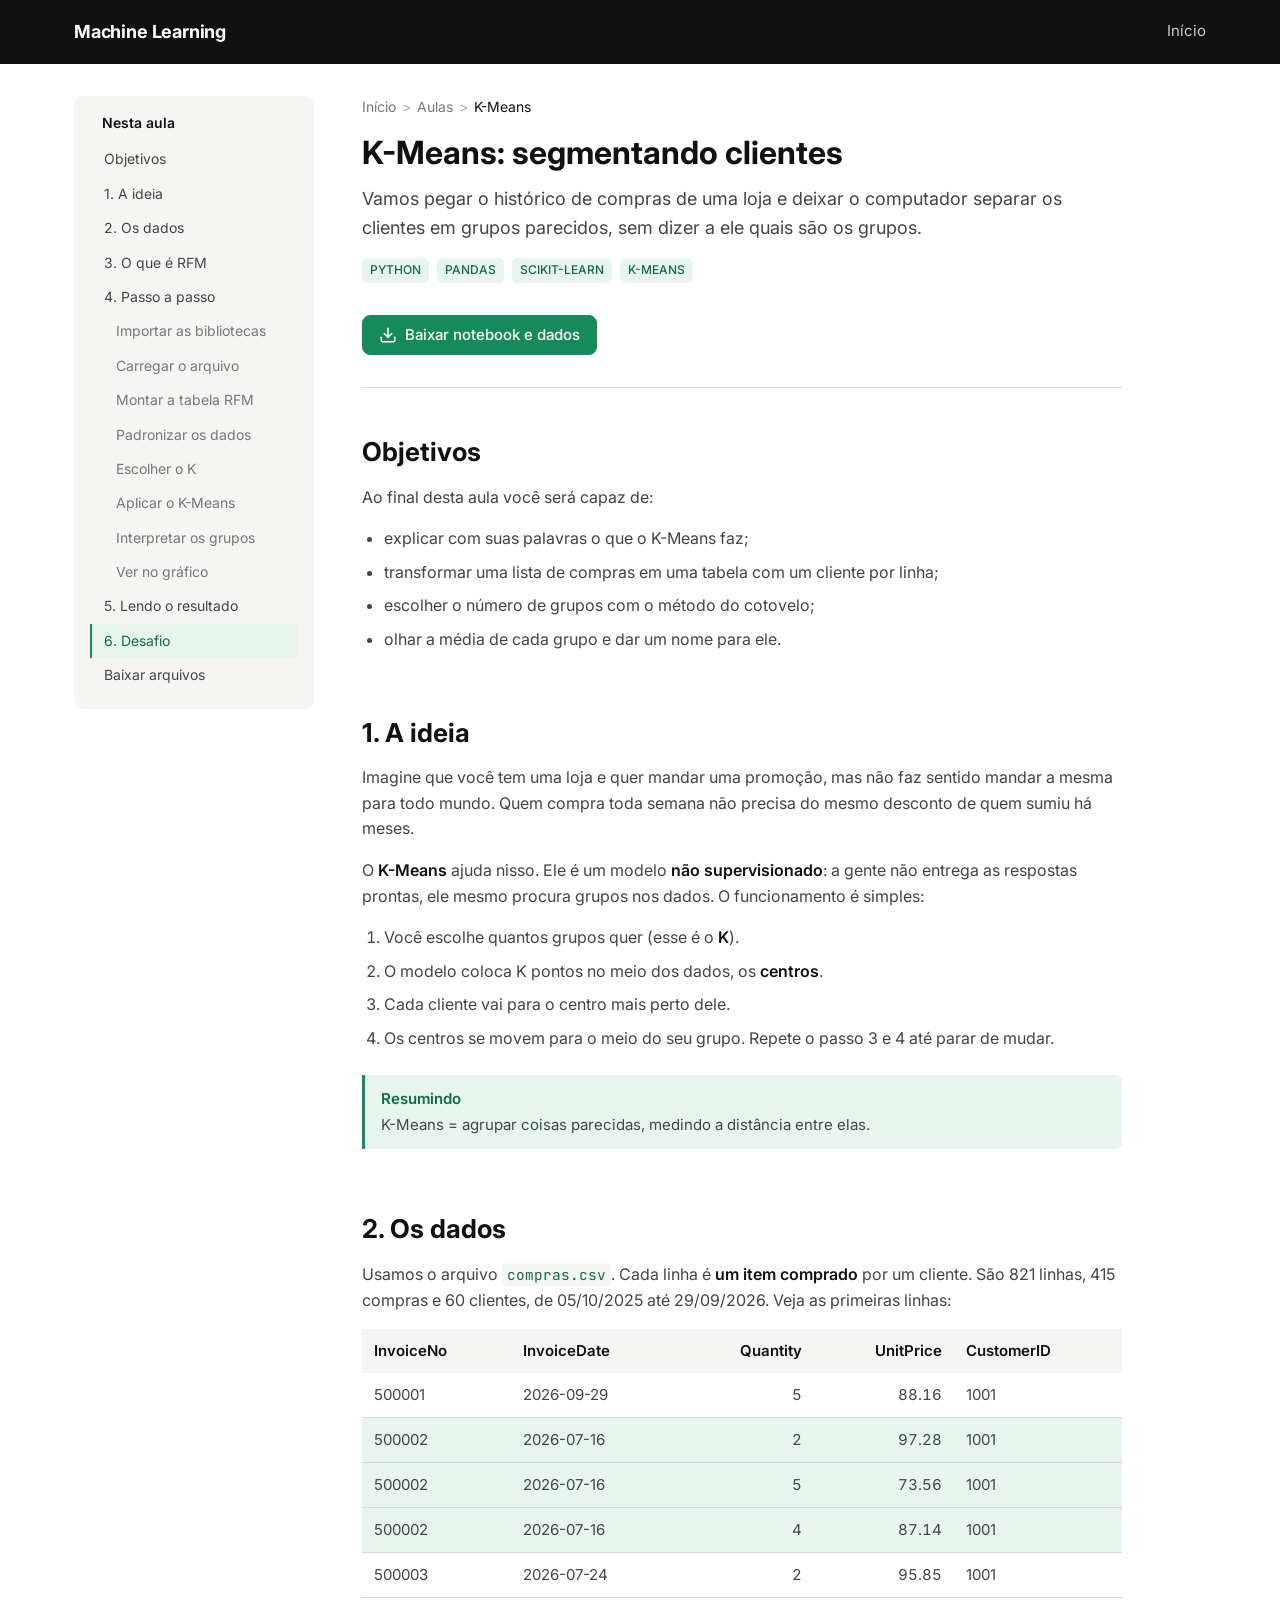
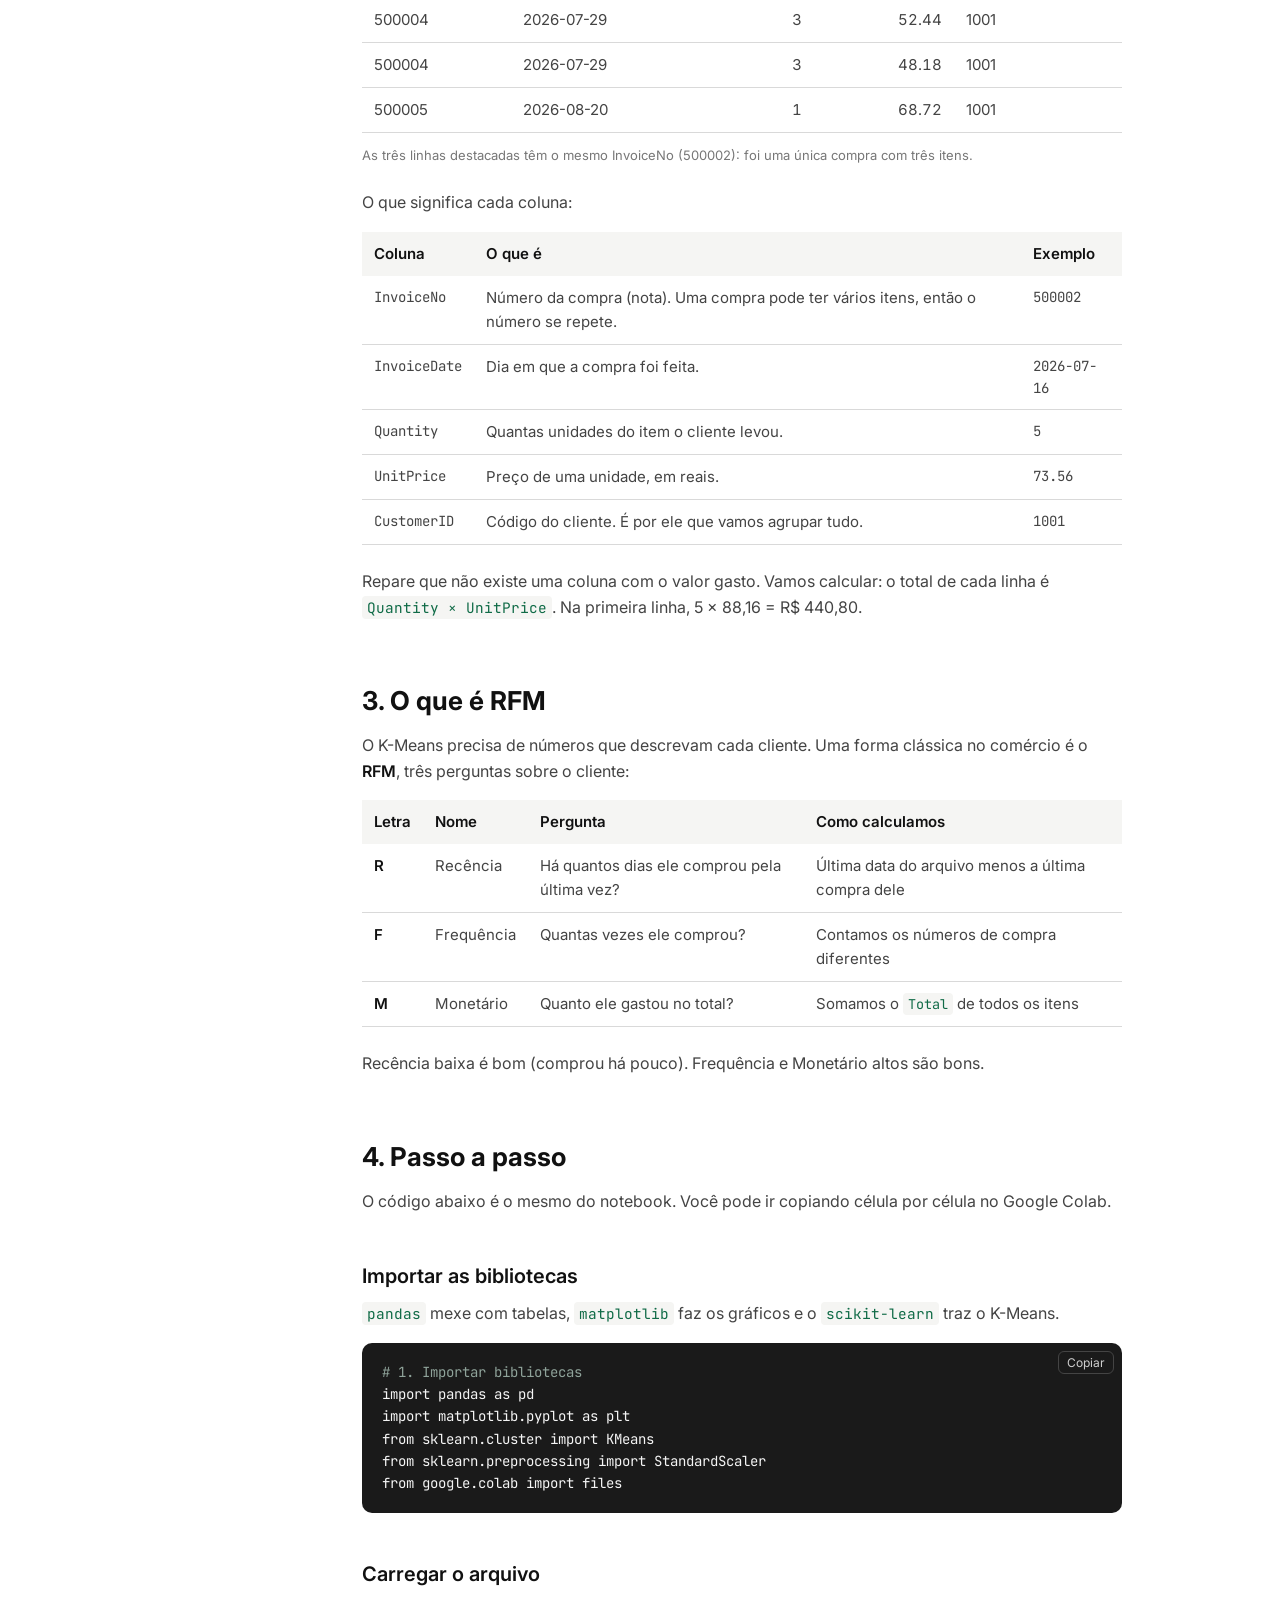
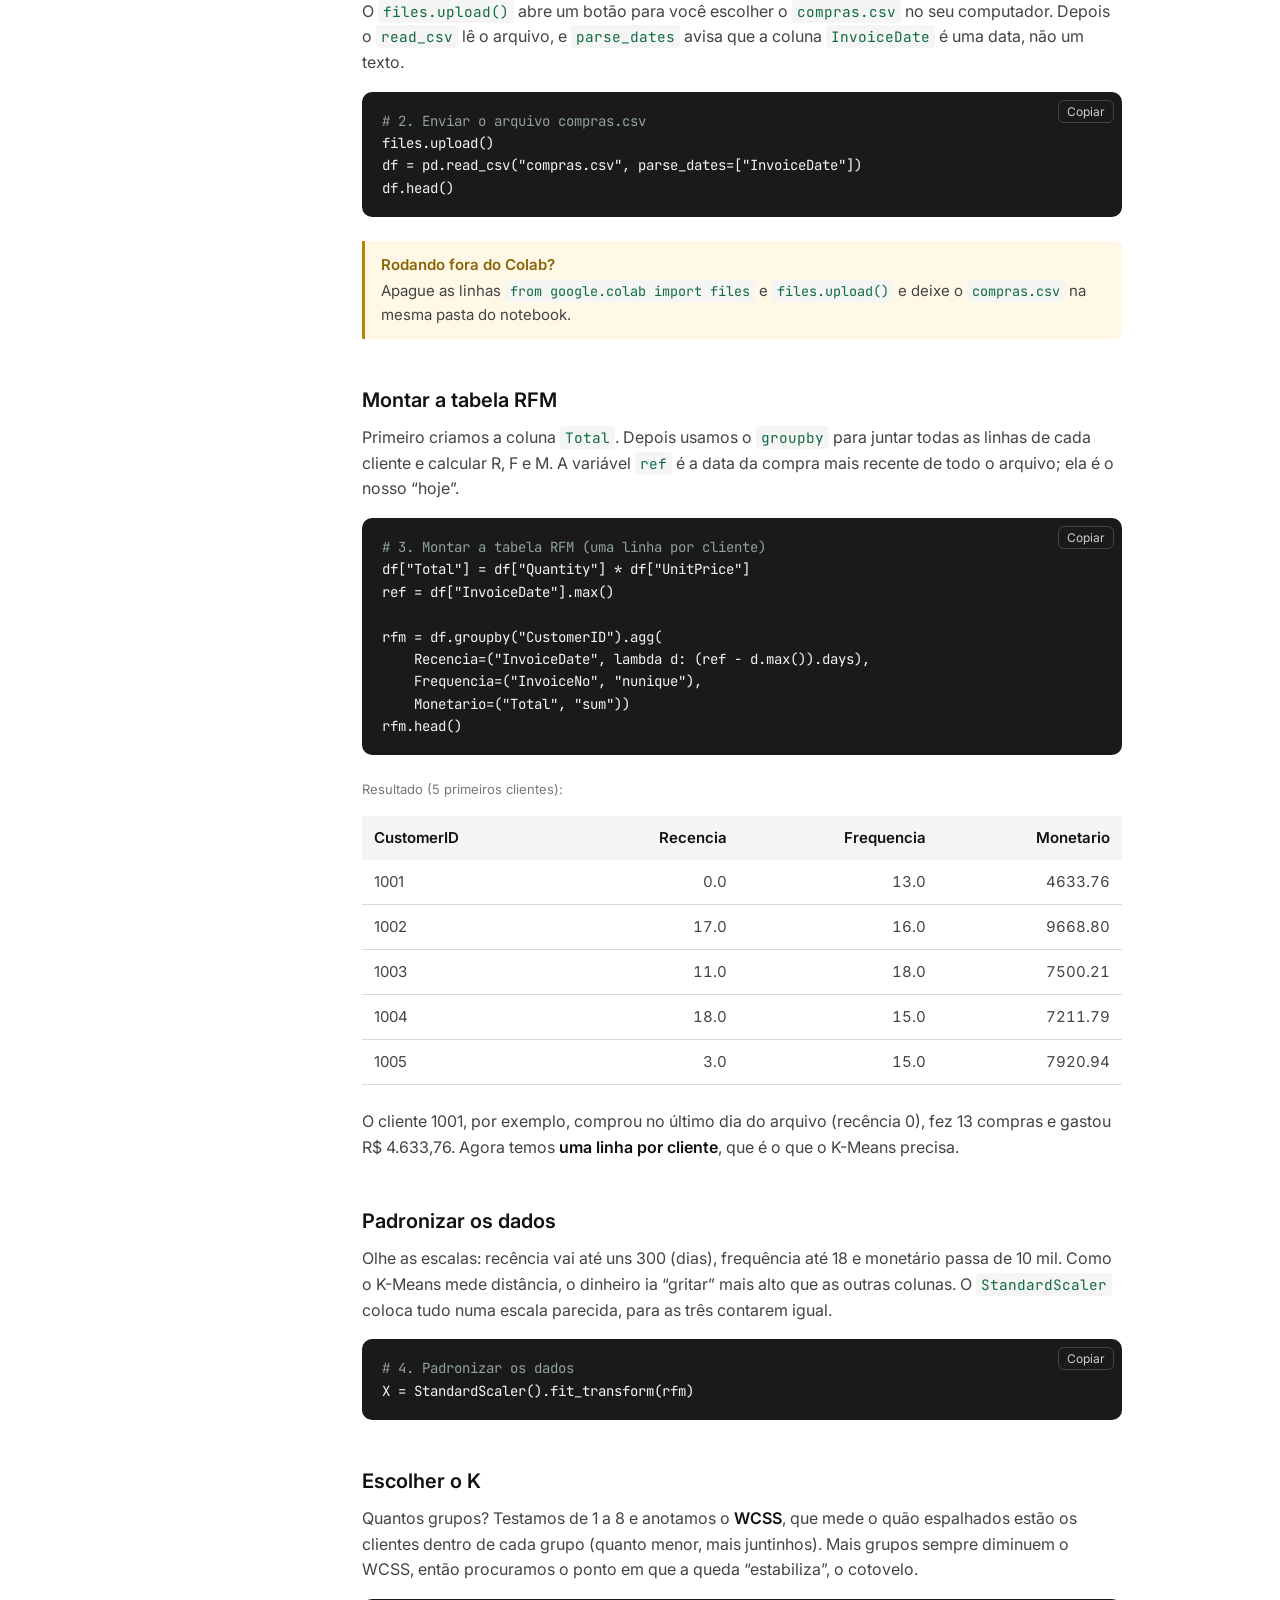
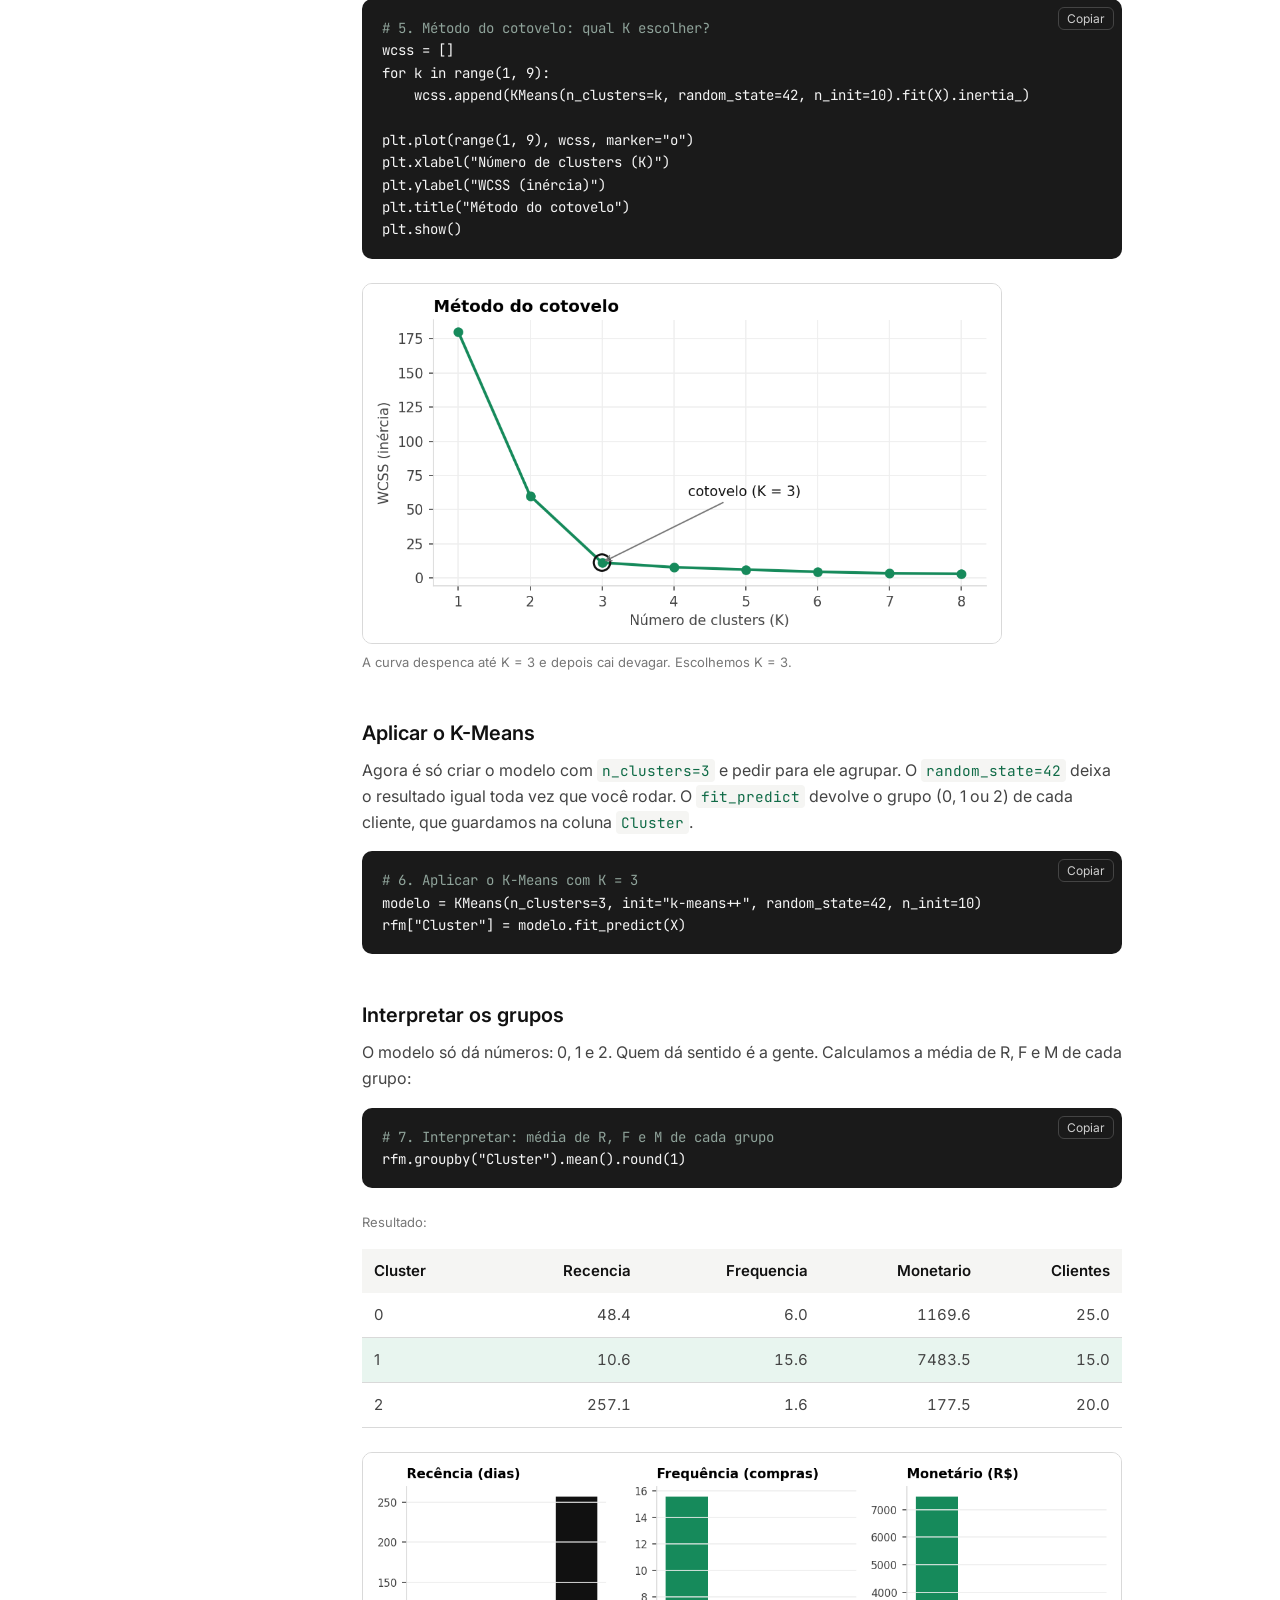
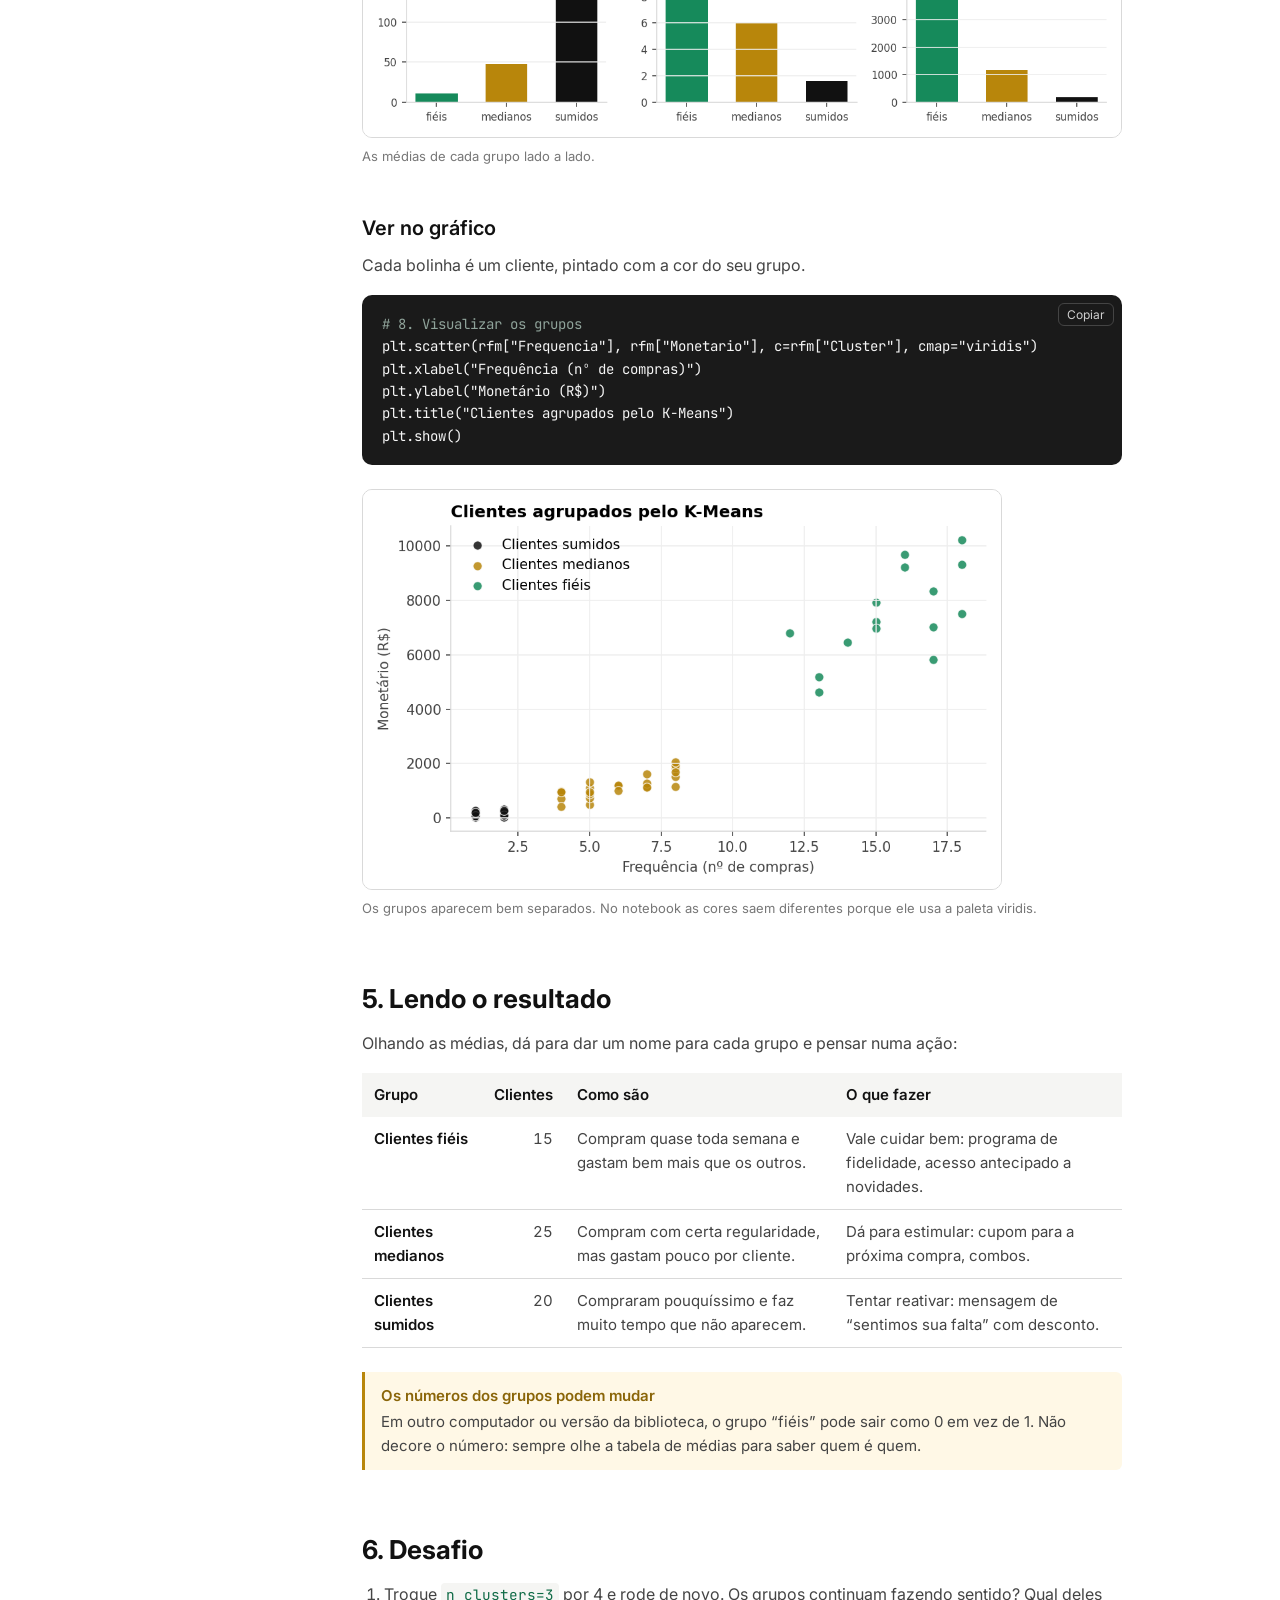
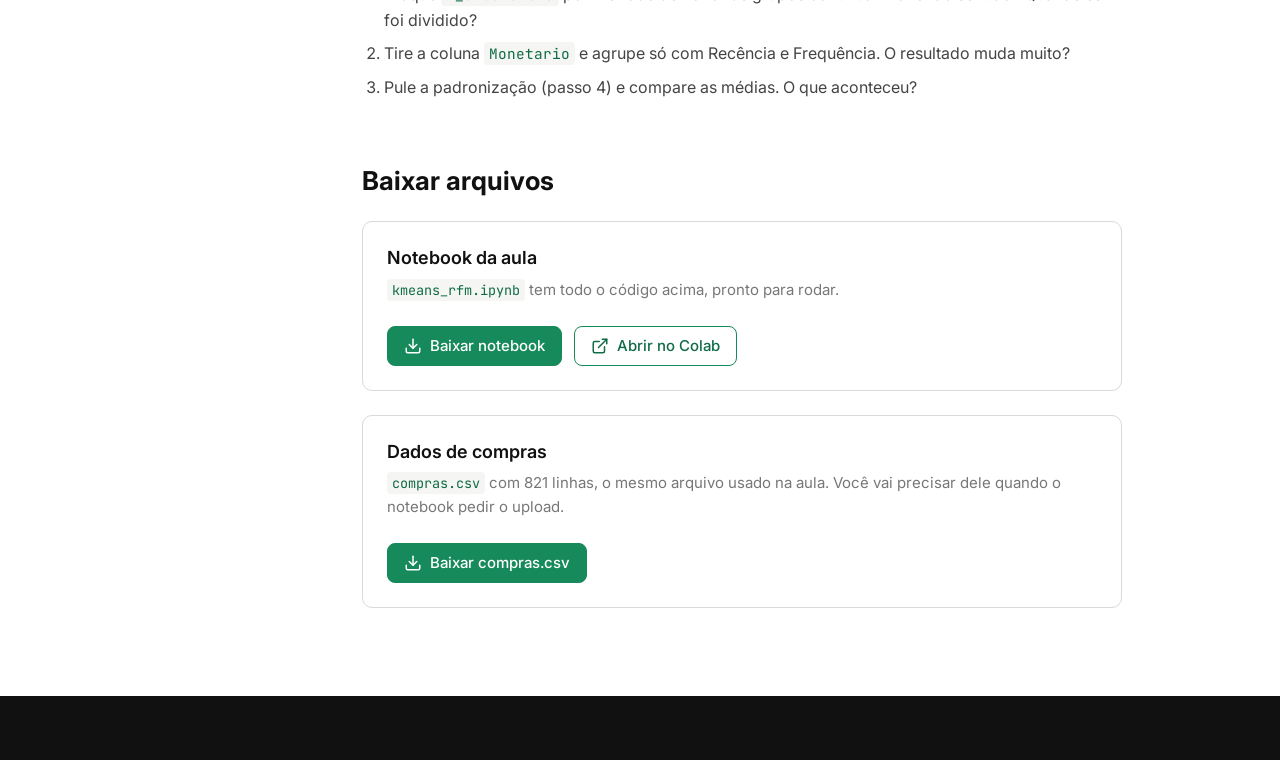
==== commit 2bf402b9: "reset" ====
--- a/aulas/kmeans-rfm.html
+++ b/aulas/kmeans-rfm.html
@@ -13,10 +13,9 @@
 <body>
 <header class="site-header">
   <div class="container">
-    <a class="brand" href="../index.html">SJE Tech</a>
+    <a class="brand" href="../index.html">Machine Learning</a>
     <nav class="site-nav" aria-label="Principal">
       <a href="../index.html">Início</a>
-      <a href="../aulas/kmeans-rfm.html" aria-current="page">Aula de K-Means</a>
     </nav>
   </div>
 </header>
@@ -44,7 +43,7 @@
   <a href="../index.html">Início</a><span class="sep">&gt;</span><a href="../index.html">Aulas</a><span class="sep">&gt;</span><span class="current">K-Means</span>
 </nav>
 
-<h1>K-Means na prática: segmentando clientes</h1>
+<h1>K-Means: segmentando clientes</h1>
 <p class="lead">Vamos pegar o histórico de compras de uma loja e deixar o computador separar os clientes em grupos parecidos, sem dizer a ele quais são os grupos.</p>
 <ul class="tags"><li class="tag">PYTHON</li><li class="tag">PANDAS</li><li class="tag">SCIKIT-LEARN</li><li class="tag">K-MEANS</li></ul>
 <div class="btn-row">
@@ -233,10 +232,6 @@
 </main>
 
 <footer class="site-footer">
-  <div class="container">
-    <strong>SJE Tech</strong>
-    Desenvolvimento de Sistemas • Ciência de Dados
-  </div>
 </footer>
 <script src="../js/script.js"></script>
 </body>
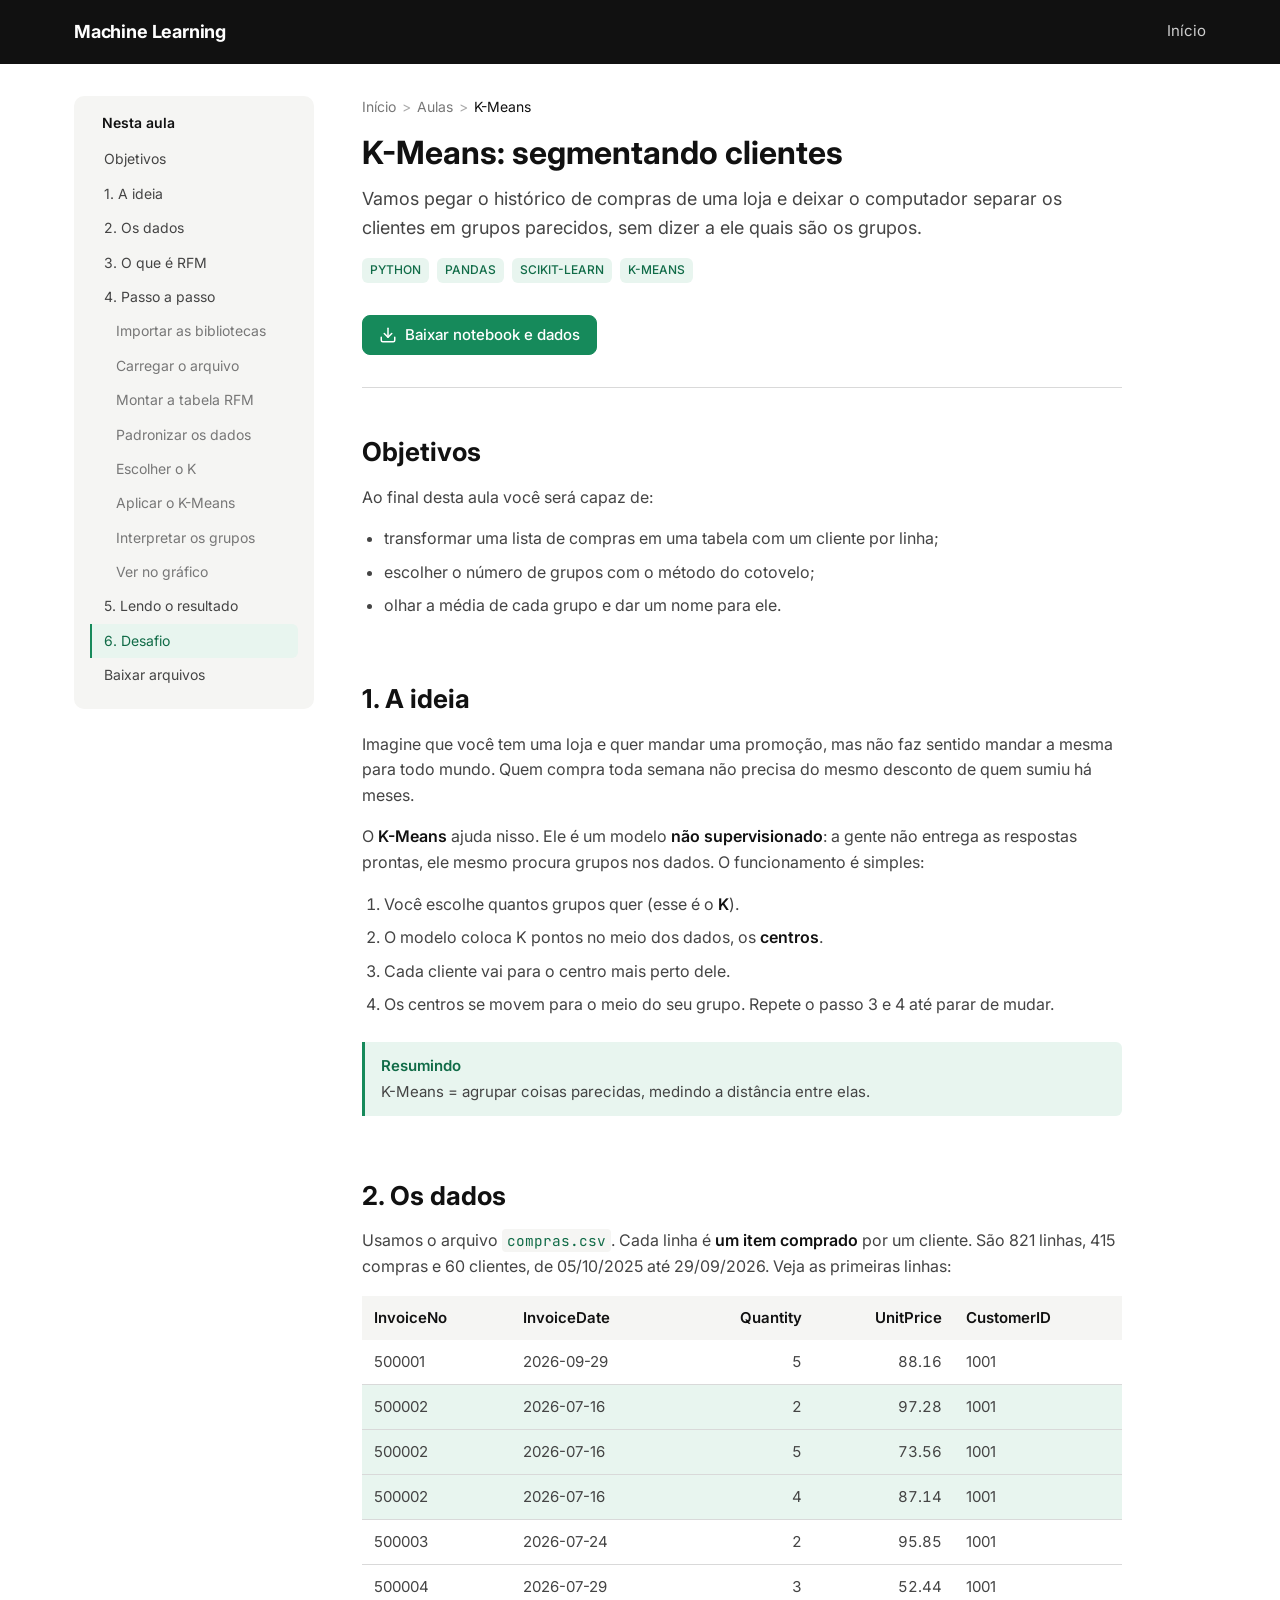
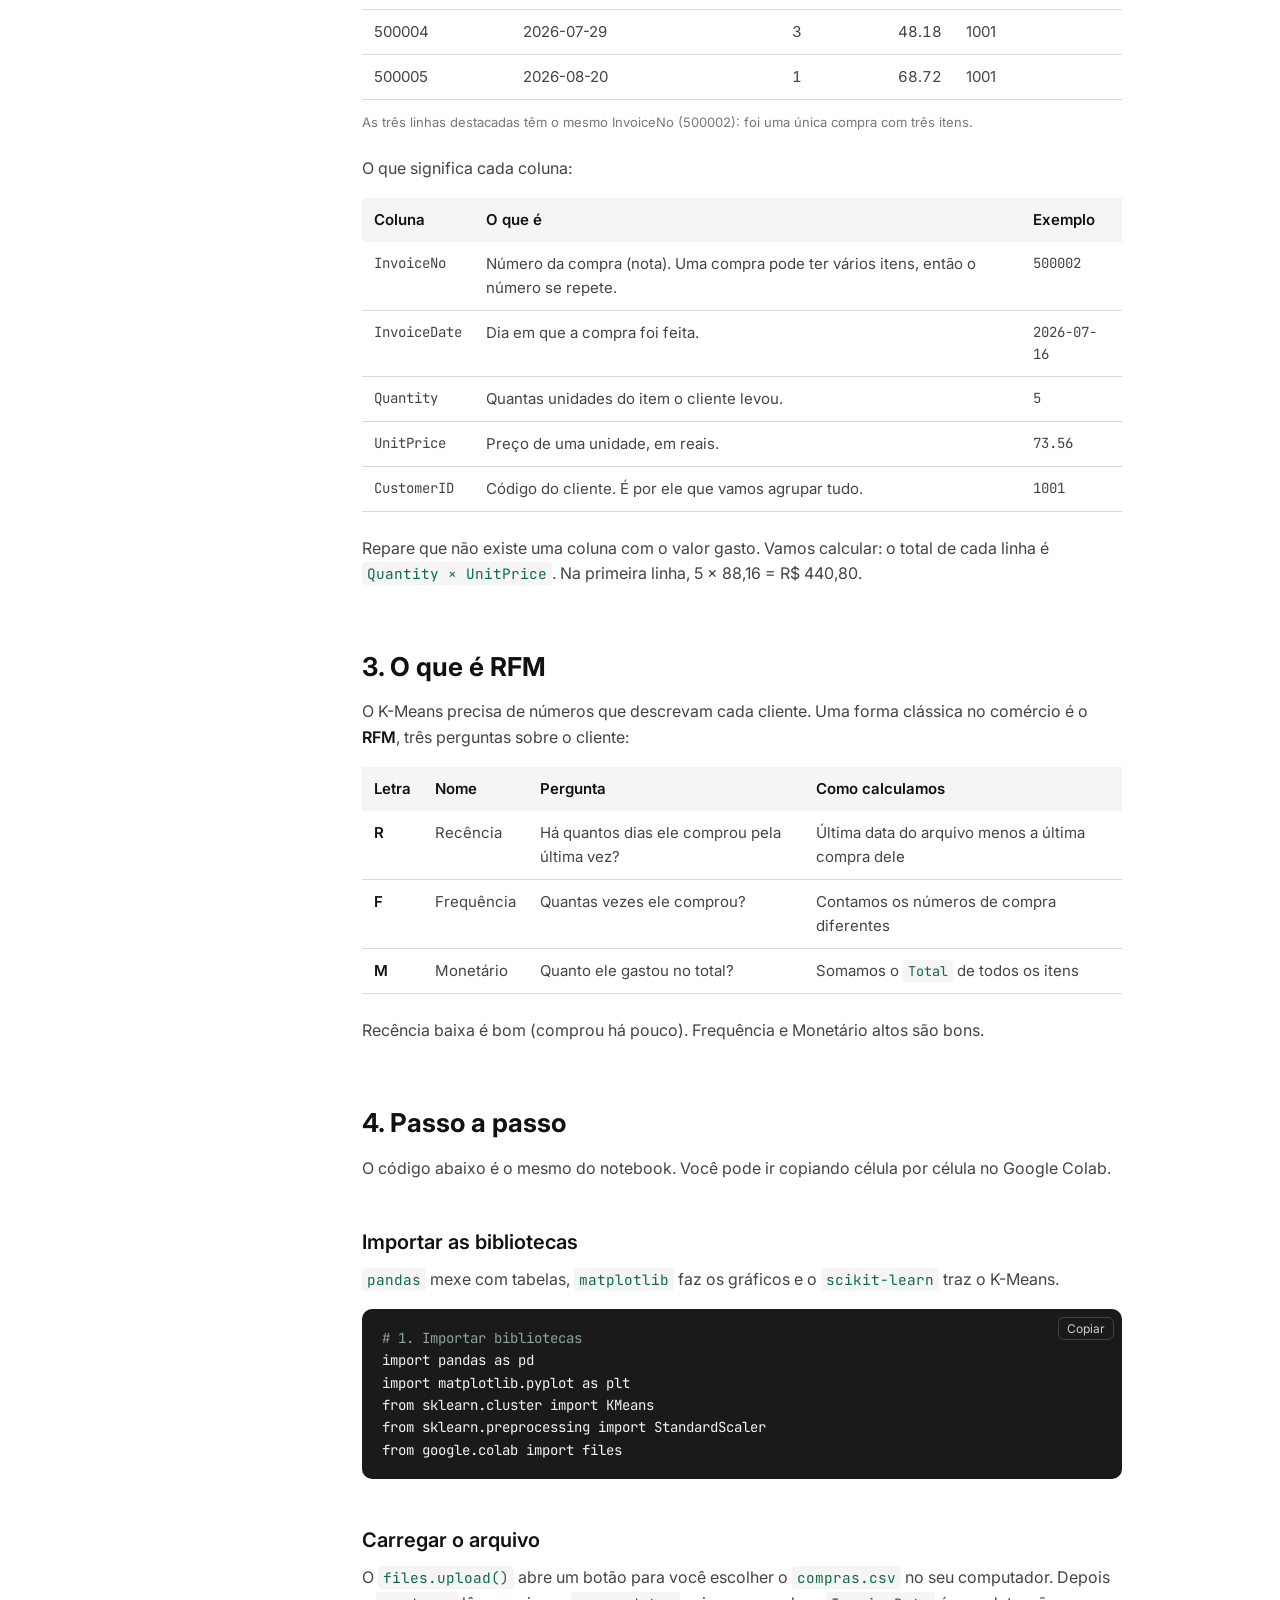
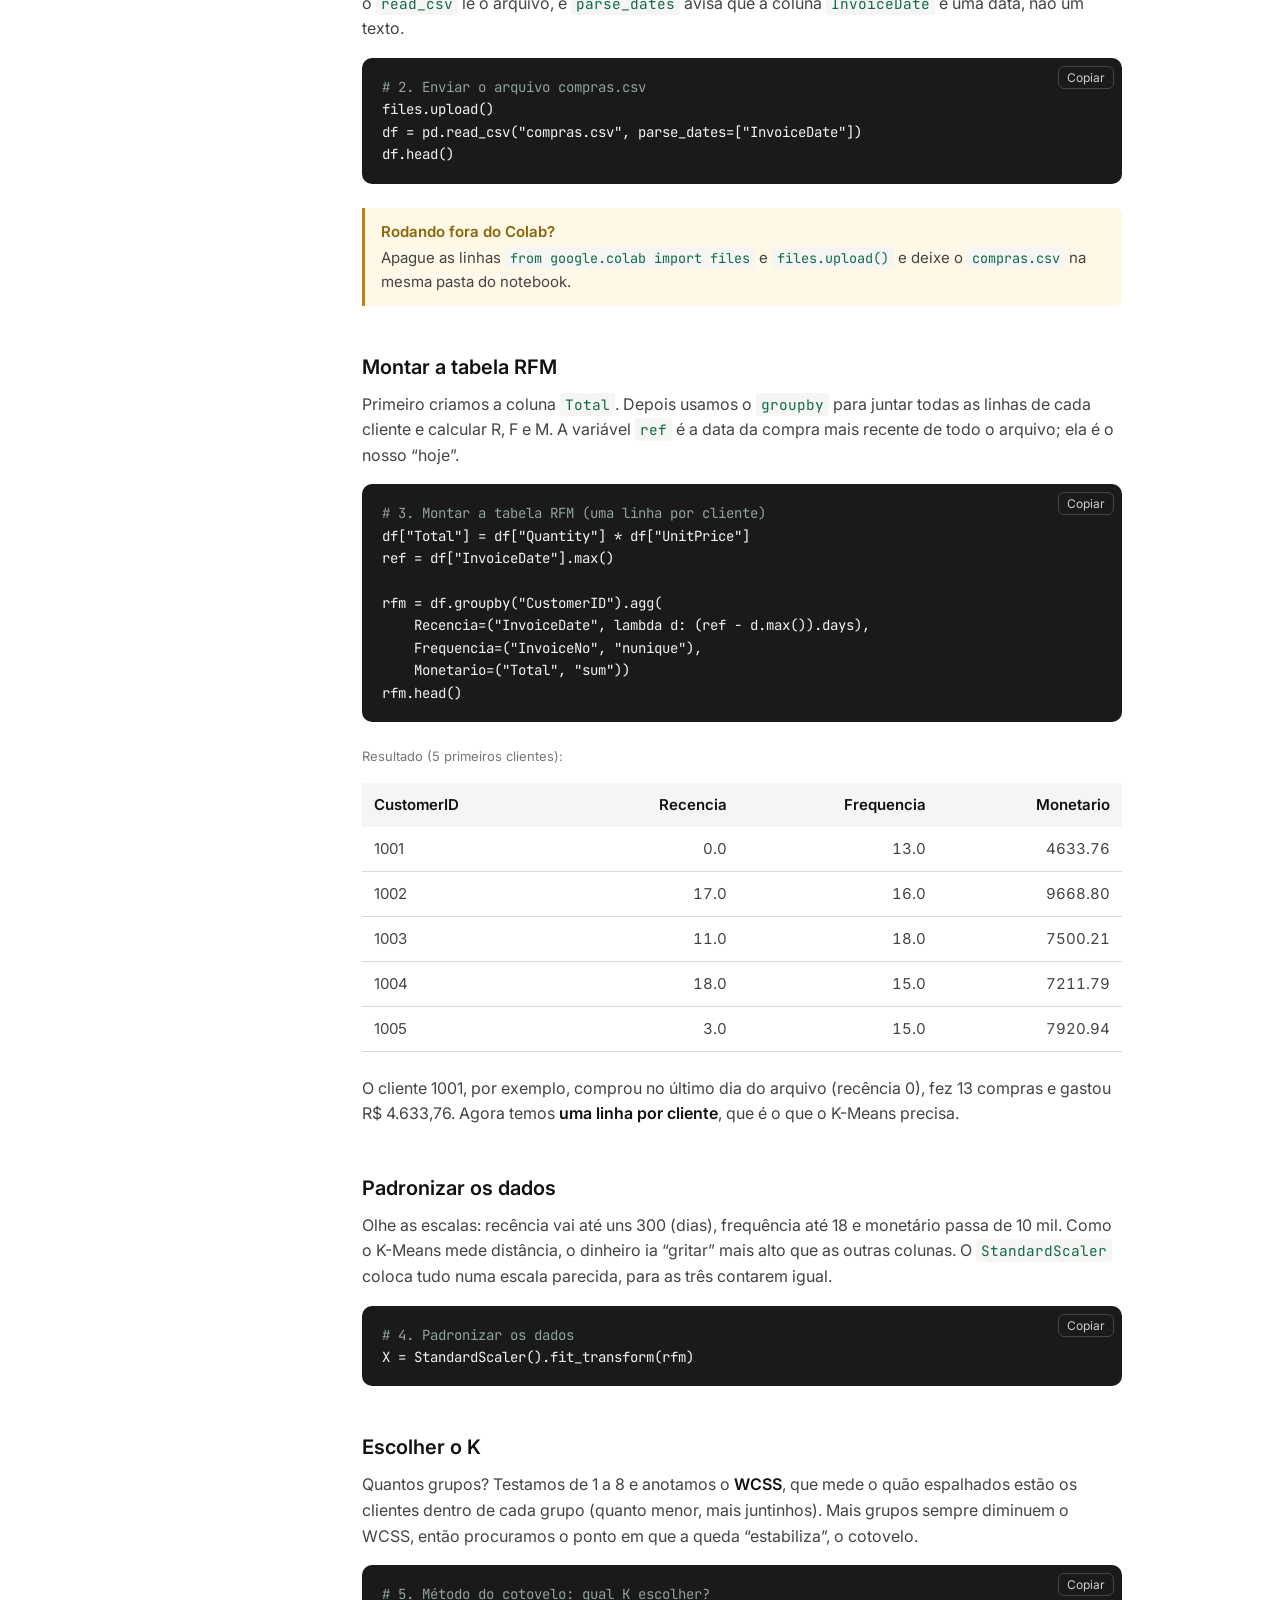
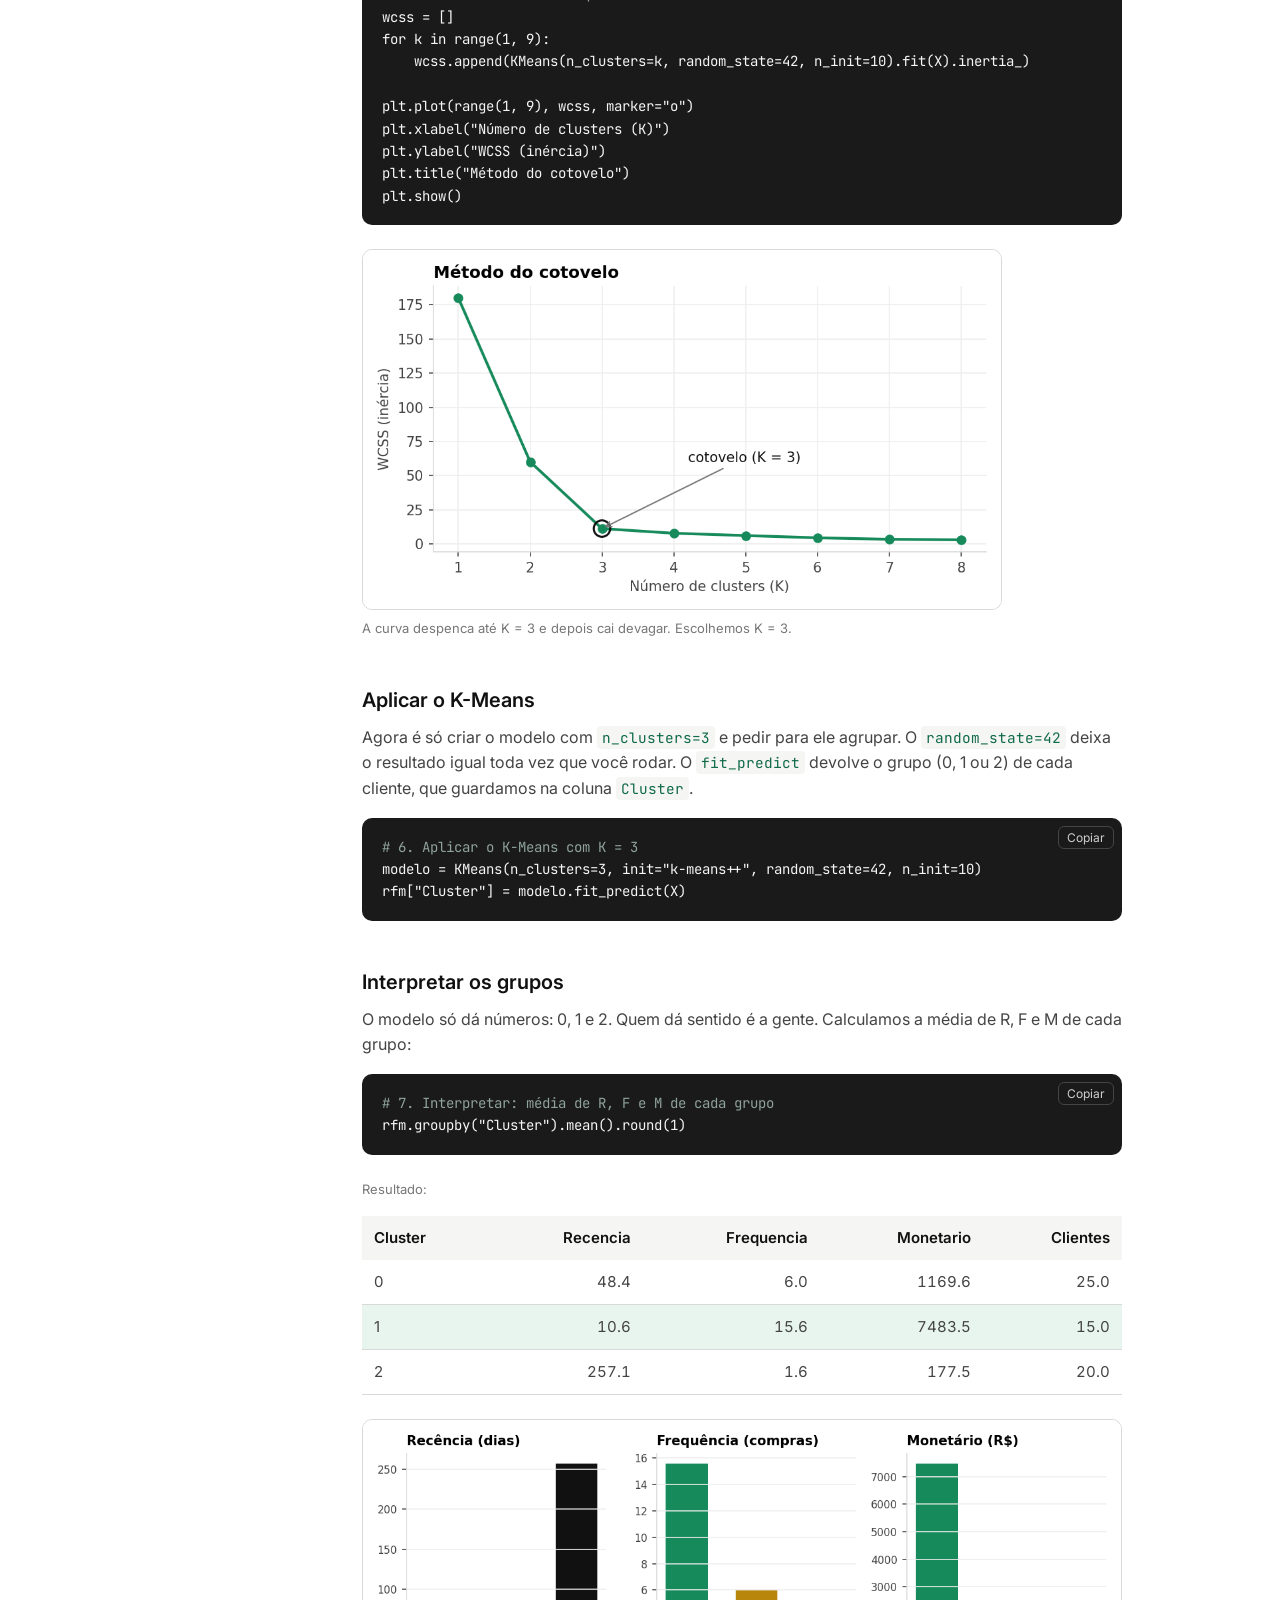
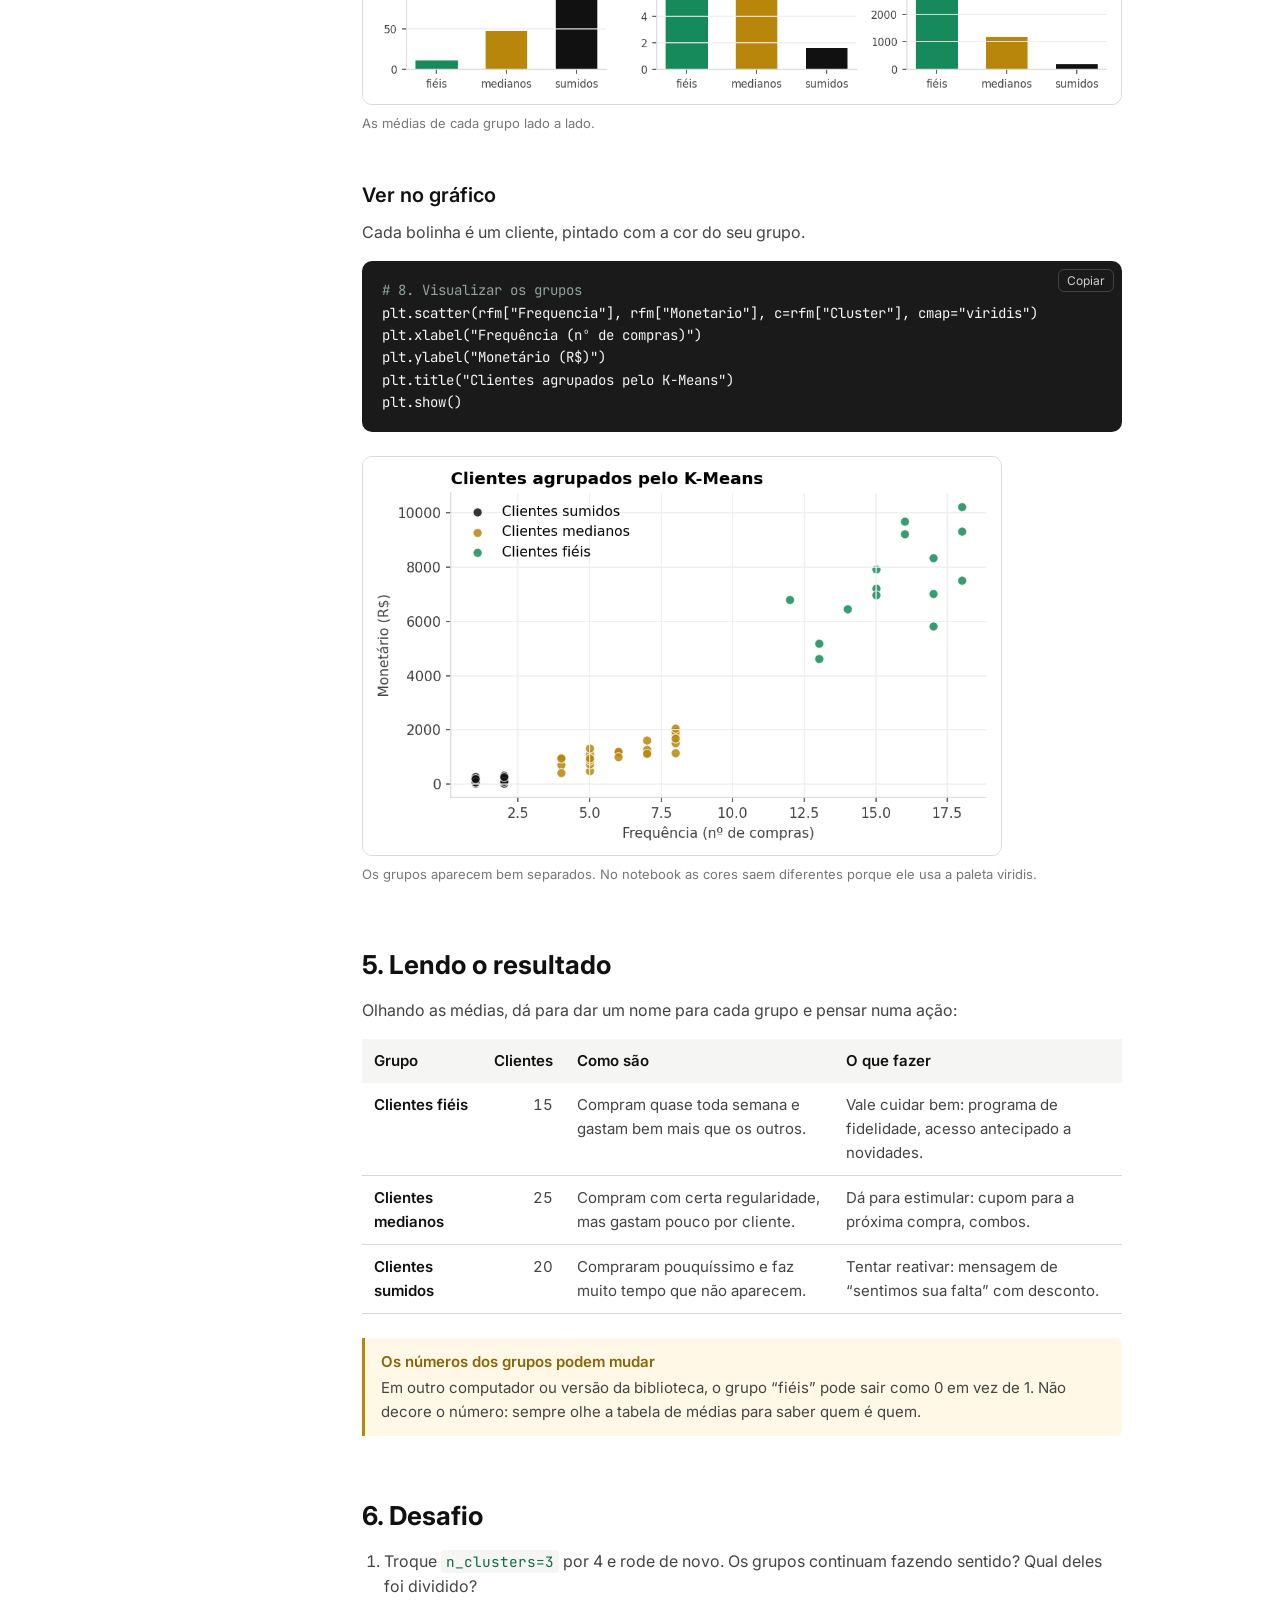
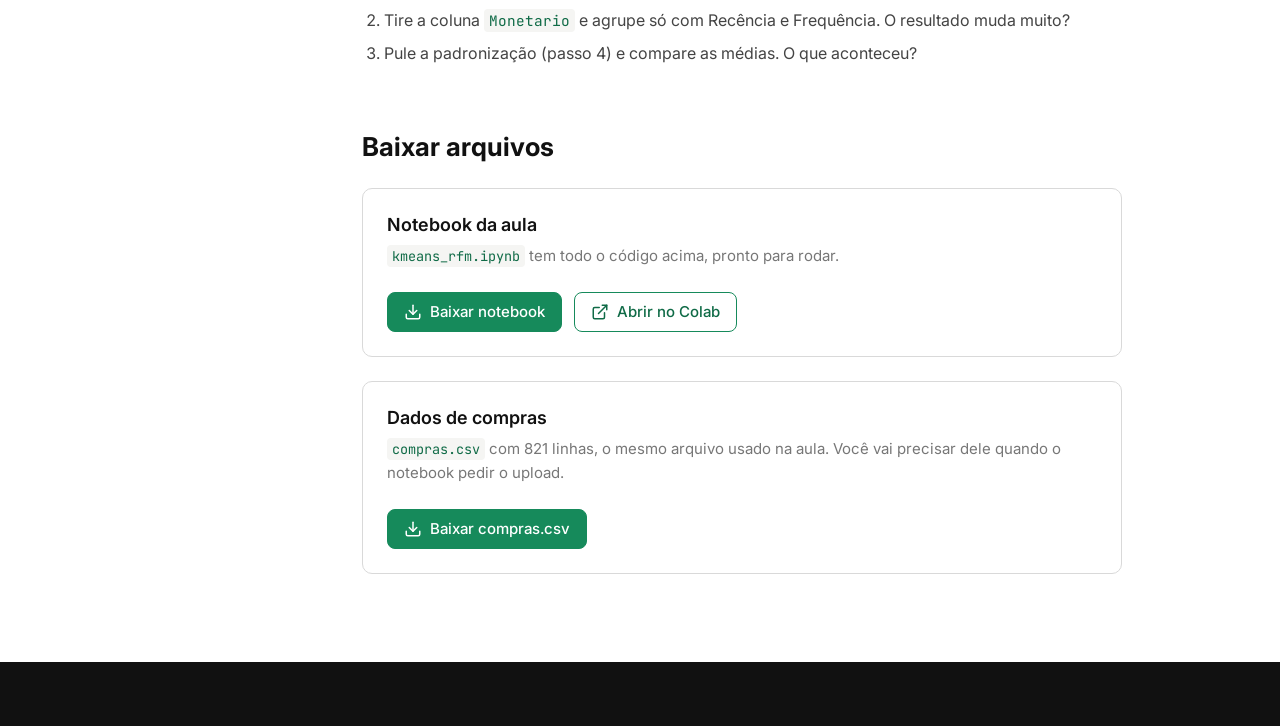
==== commit 9694a1e4: "reset" ====
--- a/aulas/kmeans-rfm.html
+++ b/aulas/kmeans-rfm.html
@@ -55,7 +55,6 @@
 <h2 id="objetivos">Objetivos</h2>
 <p>Ao final desta aula você será capaz de:</p>
 <ul>
-  <li>explicar com suas palavras o que o K-Means faz;</li>
   <li>transformar uma lista de compras em uma tabela com um cliente por linha;</li>
   <li>escolher o número de grupos com o método do cotovelo;</li>
   <li>olhar a média de cada grupo e dar um nome para ele.</li>
